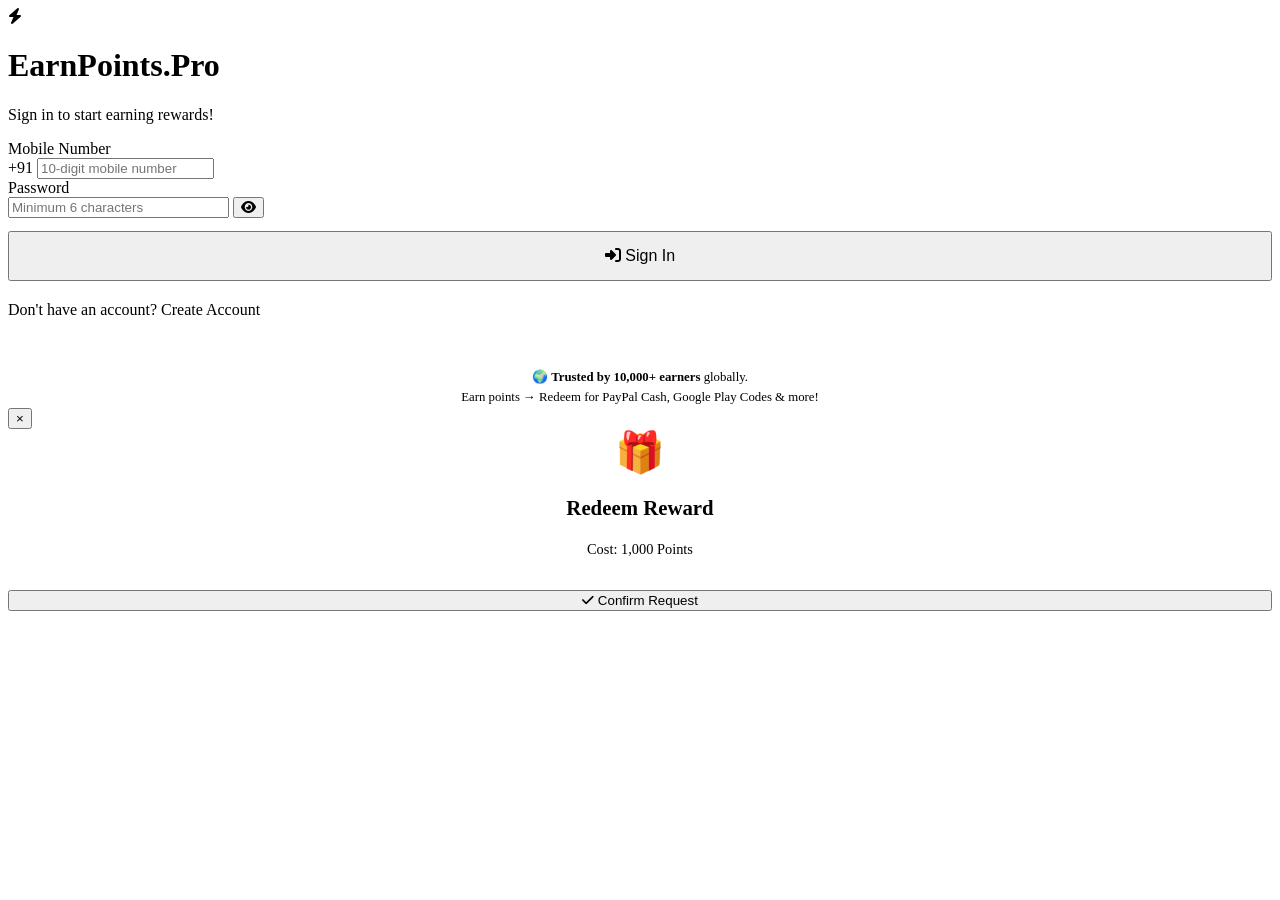
==== index.html @ 6bac528f "Add files via upload" ====
<!DOCTYPE html>
<html lang="en">
<head>
    <meta charset="UTF-8">
    <meta name="viewport" content="width=device-width, initial-scale=1.0">

    <!-- ===== PRIMARY SEO TAGS ===== -->
    <title>EarnPoints Pro – Earn Points & Redeem for Cash, Google Play & PayPal | Free Rewards Site</title>
    <meta name="description" content="EarnPoints Pro is a free online rewards platform where you can earn points by completing simple tasks, surveys, and app installs. Redeem points for Google Play Gift Cards, PayPal Cash, and more. Start earning today!">
    <meta name="keywords" content="earn points, free rewards, google play gift card, paypal cash, free paytm, earn money online, cpa offers, survey rewards, earn gift cards, free gift codes, online earning, rewards site india">
    <meta name="author" content="EarnPoints Pro">
    <meta name="robots" content="index, follow">
    <meta name="theme-color" content="#8b5cf6">
    <link rel="canonical" href="https://earnpoints.pro/">

    <!-- ===== OPEN GRAPH (Social Media) ===== -->
    <meta property="og:type" content="website">
    <meta property="og:url" content="https://earnpoints.pro/">
    <meta property="og:title" content="EarnPoints Pro – Earn Free Rewards Online">
    <meta property="og:description" content="Complete simple tasks, install apps, and earn points redeemable for real cash via PayPal, Google Play Gift Cards, and more. 100% Free. Join thousands of earners!">
    <meta property="og:image" content="https://earnpoints.pro/assets/og-image.jpg">
    <meta property="og:site_name" content="EarnPoints Pro">
    <meta property="og:locale" content="en_IN">

    <!-- ===== TWITTER CARD ===== -->
    <meta name="twitter:card" content="summary_large_image">
    <meta name="twitter:title" content="EarnPoints Pro – Earn Free Rewards Online">
    <meta name="twitter:description" content="Earn Points by completing tasks and surveys. Redeem for PayPal Cash, Google Play Cards, and more!">
    <meta name="twitter:image" content="https://earnpoints.pro/assets/og-image.jpg">

    <!-- ===== STRUCTURED DATA (Google Rich Results) ===== -->
    <script type="application/ld+json">
    {
        "@context": "https://schema.org",
        "@type": "WebSite",
        "name": "EarnPoints Pro",
        "url": "https://earnpoints.pro",
        "description": "Free online rewards platform – earn points by completing tasks and redeem for PayPal, Google Play, and more.",
        "potentialAction": {
            "@type": "RegisterAction",
            "target": "https://earnpoints.pro/#register"
        }
    }
    </script>
    <script type="application/ld+json">
    {
        "@context": "https://schema.org",
        "@type": "Organization",
        "name": "EarnPoints Pro",
        "url": "https://earnpoints.pro",
        "logo": "https://earnpoints.pro/assets/logo.png",
        "sameAs": []
    }
    </script>
    <script type="application/ld+json">
    {
        "@context": "https://schema.org",
        "@type": "FAQPage",
        "mainEntity": [
            {
                "@type": "Question",
                "name": "How do I earn points on EarnPoints Pro?",
                "acceptedAnswer": {
                    "@type": "Answer",
                    "text": "You earn points by completing simple tasks like installing apps, filling surveys, or signing up for services through our CPAlead offers wall."
                }
            },
            {
                "@type": "Question",
                "name": "How much is 10000 points worth?",
                "acceptedAnswer": {
                    "@type": "Answer",
                    "text": "10,000 points can be redeemed for $10 via PayPal, or equivalent Google Play / Amazon Gift Card."
                }
            },
            {
                "@type": "Question",
                "name": "Is EarnPoints Pro free to join?",
                "acceptedAnswer": {
                    "@type": "Answer",
                    "text": "Yes! EarnPoints Pro is completely free to join. Register with your mobile number and start earning points immediately."
                }
            }
        ]
    }
    </script>

    <!-- ===== ASSETS ===== -->
    <link rel="stylesheet" href="https://cdnjs.cloudflare.com/ajax/libs/font-awesome/6.4.0/css/all.min.css">
    <link rel="preconnect" href="https://fonts.googleapis.com">
    <link rel="preconnect" href="https://fonts.gstatic.com" crossorigin>
    <link href="https://fonts.googleapis.com/css2?family=Outfit:wght@300;400;500;600;700;800;900&display=swap" rel="stylesheet">
    <link rel="stylesheet" href="css/style.css">
</head>
<body>

<!-- ========== AUTH PAGE ========== -->
<div id="auth-page" class="auth-page">
    <div class="auth-card glass">
        <div class="auth-logo">
            <div class="logo-icon"><i class="fa-solid fa-bolt"></i></div>
            <h1>Earn<span>Points.Pro</span></h1>
            <p id="auth-subtitle">Sign in to start earning rewards!</p>
        </div>

        <div id="auth-error-box" style="display:none; background:rgba(239,68,68,0.12); border:1px solid rgba(239,68,68,0.3); border-radius:10px; padding:10px 14px; margin-bottom:14px; color:#f87171; font-size:0.88rem; font-weight:500;"></div>

        <form id="auth-form" autocomplete="off">
            <div class="form-group">
                <label for="auth-mobile">Mobile Number</label>
                <div class="input-wrap">
                    <span class="input-prefix">+91</span>
                    <input type="tel" id="auth-mobile" class="form-control input-with-prefix"
                        placeholder="10-digit mobile number" maxlength="10" inputmode="numeric">
                </div>
            </div>

            <div class="form-group" id="email-field" style="display:none;">
                <label for="auth-email">Email Address <span style="color:var(--red);">*</span></label>
                <input type="email" id="auth-email" class="form-control" placeholder="yourname@gmail.com">
            </div>

            <div class="form-group" id="name-field" style="display:none;">
                <label for="auth-name">Your Name</label>
                <input type="text" id="auth-name" class="form-control" placeholder="Enter your full name">
            </div>

            <div class="form-group" id="referral-field" style="display:none;">
                <label for="auth-referral">Referral Code (Optional)</label>
                <input type="text" id="auth-referral" class="form-control" placeholder="10-digit mobile number" maxlength="10" inputmode="numeric">
            </div>

            <div class="form-group">
                <label for="auth-password">Password</label>
                <div class="input-wrap">
                    <input type="password" id="auth-password" class="form-control" placeholder="Minimum 6 characters" style="padding-right:46px;">
                    <button type="button" class="toggle-pw" id="toggle-pw-btn" title="Show/Hide Password">
                        <i class="fa-solid fa-eye" id="pw-icon"></i>
                    </button>
                </div>
            </div>

            <button type="submit" class="btn-primary" id="auth-submit-btn" style="width:100%; justify-content:center; margin-top:0.8rem; font-size:1rem; padding:0.9rem;">
                <i class="fa-solid fa-right-to-bracket"></i> <span id="auth-btn-text">Sign In</span>
            </button>
        </form>

        <div class="auth-switch" style="margin-top:1.2rem;">
            <span id="auth-switch-msg">Don't have an account?</span>
            <a id="auth-toggle"> Create Account</a>
        </div>

        <!-- SEO-friendly description below auth card -->
        <div style="text-align:center; margin-top:1.5rem; padding-top:1.5rem; border-top:1px solid var(--border); font-size:0.8rem; color:var(--muted); line-height:1.6;">
            🌍 <strong style="color:var(--text);">Trusted by 10,000+ earners</strong> globally.<br>
            Earn points → Redeem for PayPal Cash, Google Play Codes & more!
        </div>
    </div>
</div>

<!-- ========== APP WRAPPER (logged in) ========== -->
<div id="app-wrapper" style="display:none;">

    <!-- HEADER -->
    <header>
        <a class="logo" href="#">
            <div class="logo-icon"><i class="fa-solid fa-bolt"></i></div>
            <span class="logo-text">EarnPoints.Pro</span>
        </a>

        <nav class="header-nav" id="header-nav" aria-label="Main navigation">
            <button class="nav-btn active" data-tab="dashboard-tab"><i class="fa-solid fa-house"></i> Dashboard</button>
            <button class="nav-btn" data-tab="earn-tab"><i class="fa-solid fa-coins"></i> Earn Points</button>
            <button class="nav-btn" onclick="location.href='downloads.html'"><i class="fa-solid fa-cloud-arrow-down"></i> Free Files</button>
            <button class="nav-btn" data-tab="refer-tab"><i class="fa-solid fa-user-plus"></i> Refer & Earn</button>
            <button class="nav-btn" data-tab="store-tab"><i class="fa-solid fa-gift"></i> Redeem</button>
            <button class="nav-btn" data-tab="history-tab"><i class="fa-solid fa-clock-rotate-left"></i> History</button>
            <button class="nav-btn admin-btn" id="admin-nav-btn" data-tab="admin-tab" style="display:none;"><i class="fa-solid fa-shield-halved"></i> Admin</button>
        </nav>

        <div class="header-right">
            <div class="points-chip"><i class="fa-solid fa-coins"></i> <span id="pts-display">0</span> pts</div>
            <div class="user-chip"><i class="fa-solid fa-mobile-screen-button"></i> <span id="user-display">---</span></div>
            <button class="btn-logout" id="btn-logout" title="Sign Out" aria-label="Sign out"><i class="fa-solid fa-right-from-bracket"></i></button>
        </div>
    </header>

    <main id="main-content">

        <!-- ===== DASHBOARD TAB ===== -->
        <section id="dashboard-tab" class="tab-content active" aria-label="Dashboard">

            <div class="hero-card glass">
                <div class="hero-body">
                    <div class="hero-text">
                        <h1>Welcome, <span id="hero-name">Earner</span>! 👋</h1>
                        <p>Complete simple tasks and earn Points. Redeem for <strong>PayPal Cash ($)</strong>, Google Play Gift Cards, and more!</p>
                    </div>
                    <div class="claim-box">
                        <button class="btn-primary" id="btn-daily-claim" aria-label="Claim daily bonus">
                            <i class="fa-solid fa-gift"></i> Claim Daily Bonus
                        </button>
                        <div class="claim-timer" id="claim-timer" aria-live="polite">Checking...</div>
                    </div>
                </div>
            </div>

            <!-- Live Stats -->
            <div class="stats-grid">
                <div class="stat-card glass">
                    <div class="stat-icon gold"><i class="fa-solid fa-wallet"></i></div>
                    <div class="stat-info">
                        <h3>My Points</h3>
                        <p><span id="dash-pts">0</span></p>
                    </div>
                </div>
                <div class="stat-card glass">
                    <div class="stat-icon cyan"><i class="fa-solid fa-fire"></i></div>
                    <div class="stat-info">
                        <h3>Daily Streak</h3>
                        <p><span id="dash-streak">0</span> days</p>
                    </div>
                </div>
                <div class="stat-card glass">
                    <div class="stat-icon green"><i class="fa-solid fa-check-double"></i></div>
                    <div class="stat-info">
                        <h3>Tasks Done</h3>
                        <p><span id="dash-tasks">0</span></p>
                    </div>
                </div>
            </div>

            <!-- How to Earn steps -->
            <div class="how-card glass">
                <h2 style="font-size:1.4rem; font-weight:800; margin-bottom:4px;">
                    <i class="fa-solid fa-circle-info" style="color:var(--cyan);"></i> How to Earn Money Online?
                </h2>
                <p style="color:var(--muted); font-size:0.9rem; margin-bottom:1.5rem;">3 simple steps to get real PayPal cash or Google Play codes — completely free!</p>
                <div class="steps-grid">
                    <div class="step-item">
                        <div class="step-num p">1</div>
                        <h4>Click "Earn Points"</h4>
                        <p>Browse available offers — app installs, surveys, sign-ups. Pick any offer that suits you.</p>
                    </div>
                    <div class="step-item">
                        <div class="step-num c">2</div>
                        <h4>Complete the Task</h4>
                        <p>Follow the instructions carefully. Points are credited automatically once the task is verified by CPAlead.</p>
                    </div>
                    <div class="step-item">
                        <div class="step-num g">3</div>
                        <h4>Redeem for Real Cash!</h4>
                        <p>10,000 Points = $10 via PayPal or Google Play Gift Card. Request instantly from our Redeem Store.</p>
                    </div>
                </div>
            </div>

            <!-- Why Us / Trust Signals -->
            <div class="glass" style="padding:2rem; margin-top:2rem;">
                <h2 style="font-size:1.3rem; font-weight:800; margin-bottom:1.5rem; text-align:center;">Why Choose EarnPoints Pro?</h2>
                <div style="display:grid; grid-template-columns:repeat(auto-fit, minmax(200px,1fr)); gap:1.5rem; text-align:center;">
                    <div>
                        <div style="font-size:2rem; margin-bottom:8px;">⚡</div>
                        <h4 style="font-weight:700; margin-bottom:6px;">Instant Verification</h4>
                        <p style="color:var(--muted); font-size:0.85rem;">Tasks verified in real-time by CPAlead network</p>
                    </div>
                    <div>
                        <div style="font-size:2rem; margin-bottom:8px;">🌍</div>
                        <h4 style="font-weight:700; margin-bottom:6px;">Global Payouts</h4>
                        <p style="color:var(--muted); font-size:0.85rem;">Receive payments via PayPal, worldwide</p>
                    </div>
                    <div>
                        <div style="font-size:2rem; margin-bottom:8px;">🔒</div>
                        <h4 style="font-weight:700; margin-bottom:6px;">100% Secure</h4>
                        <p style="color:var(--muted); font-size:0.85rem;">Your data is safe and never shared with third parties</p>
                    </div>
                    <div>
                        <div style="font-size:2rem; margin-bottom:8px;">🎯</div>
                        <h4 style="font-weight:700; margin-bottom:6px;">Daily Bonuses</h4>
                        <p style="color:var(--muted); font-size:0.85rem;">Log in every day to claim increasing bonus points</p>
                    </div>
                </div>
            </div>

        </section>

        <!-- ===== EARN POINTS TAB ===== -->
        <section id="earn-tab" class="tab-content" aria-label="Earn Points Offerwall">
            <div class="ow-card glass">
                <div class="ow-header">
                    <div>
                        <h2>CPAlead Offers Wall</h2>
                        <p>Complete any task below to earn points. Do <strong>NOT</strong> use VPN, fake completions, or proxy — account will be permanently banned.</p>
                    </div>
                    <div class="live-dot">LIVE</div>
                </div>
                <div class="ow-frame">
                    <iframe
                        sandbox="allow-popups allow-same-origin allow-scripts allow-forms allow-top-navigation-by-user-activation allow-popups-to-escape-sandbox"
                        referrerpolicy="no-referrer"
                        src="https://www.akamaicdn.org/wall/I6WZhaJA"
                        title="CPAlead Offer Wall – Earn Points"
                        id="offerwall-iframe">
                    </iframe>
                </div>
            </div>
        </section>

        <!-- ===== REDEEM STORE TAB ===== -->
        <section id="store-tab" class="tab-content" aria-label="Redeem Store">
            <h2 class="section-title">Redeem Store</h2>
            <p class="section-sub">10,000 Points = $10 USD or equivalent. Delivered within 24–48 hours after admin approval.</p>

            <!-- Rate info banner -->
            <div class="glass" style="padding:1rem 1.5rem; margin-bottom:2rem; display:flex; align-items:center; gap:12px; border-left:3px solid var(--gold);">
                <i class="fa-solid fa-circle-info" style="color:var(--gold); font-size:1.2rem; flex-shrink:0;"></i>
                <span style="font-size:0.9rem; color:var(--muted);">
                    <strong style="color:var(--text);">Conversion Rate:</strong> 10,000 Points = $10 USD = ₹830 approx.
                    Earn points from tasks, daily check-ins, and referrals!
                </span>
            </div>

            <!-- USD PAYMENTS SECTION -->
            <h3 style="font-size:1.1rem; font-weight:700; margin-bottom:1rem; color:var(--muted); text-transform:uppercase; letter-spacing:1px;">
                <i class="fa-solid fa-dollar-sign" style="color:var(--green);"></i> USD / Dollar Payouts
            </h3>
            <div class="store-grid" style="margin-bottom:2.5rem;">

                <!-- PayPal $10 -->
                <div class="reward-card glass">
                    <div class="reward-brand">
                        <div class="brand-logo" style="background:linear-gradient(135deg,#003087,#009cde); color:#fff;">
                            <i class="fa-brands fa-paypal"></i>
                        </div>
                        <div class="brand-name">
                            <h4>PayPal Cash $10</h4>
                            <p>Sent to your PayPal email</p>
                        </div>
                    </div>
                    <div class="reward-footer">
                        <div class="pts-cost"><i class="fa-solid fa-coins"></i> 10,000 pts</div>
                        <button class="btn-primary btn-redeem" data-reward="PayPal Cash $10" data-cost="10000" data-type="paypal">Redeem</button>
                    </div>
                </div>

                <!-- PayPal $25 -->
                <div class="reward-card glass">
                    <div class="reward-brand">
                        <div class="brand-logo" style="background:linear-gradient(135deg,#003087,#009cde); color:#fff;">
                            <i class="fa-brands fa-paypal"></i>
                        </div>
                        <div class="brand-name">
                            <h4>PayPal Cash $25</h4>
                            <p>Sent to your PayPal email</p>
                        </div>
                    </div>
                    <div class="reward-footer">
                        <div class="pts-cost"><i class="fa-solid fa-coins"></i> 25,000 pts</div>
                        <button class="btn-primary btn-redeem" data-reward="PayPal Cash $25" data-cost="25000" data-type="paypal">Redeem</button>
                    </div>
                </div>

                <!-- PayPal $50 -->
                <div class="reward-card glass">
                    <div class="reward-brand">
                        <div class="brand-logo" style="background:linear-gradient(135deg,#003087,#009cde); color:#fff;">
                            <i class="fa-brands fa-paypal"></i>
                        </div>
                        <div class="brand-name">
                            <h4>PayPal Cash $50</h4>
                            <p>Sent to your PayPal email</p>
                        </div>
                    </div>
                    <div class="reward-footer">
                        <div class="pts-cost"><i class="fa-solid fa-coins"></i> 50,000 pts</div>
                        <button class="btn-primary btn-redeem" data-reward="PayPal Cash $50" data-cost="50000" data-type="paypal">Redeem</button>
                    </div>
                </div>

                <!-- Wise $10 -->
                <div class="reward-card glass">
                    <div class="reward-brand">
                        <div class="brand-logo" style="background:linear-gradient(135deg,#163300,#48c85b); color:#fff;">
                            <i class="fa-solid fa-money-bill-transfer"></i>
                        </div>
                        <div class="brand-name">
                            <h4>Wise Transfer $10</h4>
                            <p>International bank transfer</p>
                        </div>
                    </div>
                    <div class="reward-footer">
                        <div class="pts-cost"><i class="fa-solid fa-coins"></i> 10,000 pts</div>
                        <button class="btn-primary btn-redeem" data-reward="Wise Transfer $10" data-cost="10000" data-type="wise">Redeem</button>
                    </div>
                </div>

            </div>

            <!-- INDIA / GIFT CARDS SECTION -->
            <h3 style="font-size:1.1rem; font-weight:700; margin-bottom:1rem; color:var(--muted); text-transform:uppercase; letter-spacing:1px;">
                <i class="fa-brands fa-google-play" style="color:var(--cyan);"></i> Google Play Gift Codes
            </h3>
            <div class="store-grid">
                <div class="reward-card glass">
                    <div class="reward-brand">
                        <div class="brand-logo gplay"><i class="fa-brands fa-google-play"></i></div>
                        <div class="brand-name"><h4>Google Play ₹10</h4><p>Gift Code via Email</p></div>
                    </div>
                    <div class="reward-footer">
                        <div class="pts-cost"><i class="fa-solid fa-coins"></i> 1,000 pts</div>
                        <button class="btn-primary btn-redeem" data-reward="Google Play Gift Code ₹10" data-cost="1000" data-type="email">Redeem</button>
                    </div>
                </div>
                <div class="reward-card glass">
                    <div class="reward-brand">
                        <div class="brand-logo gplay"><i class="fa-brands fa-google-play"></i></div>
                        <div class="brand-name"><h4>Google Play ₹50</h4><p>Gift Code via Email</p></div>
                    </div>
                    <div class="reward-footer">
                        <div class="pts-cost"><i class="fa-solid fa-coins"></i> 5,000 pts</div>
                        <button class="btn-primary btn-redeem" data-reward="Google Play Gift Code ₹50" data-cost="5000" data-type="email">Redeem</button>
                    </div>
                </div>
                <div class="reward-card glass">
                    <div class="reward-brand">
                        <div class="brand-logo gplay"><i class="fa-brands fa-google-play"></i></div>
                        <div class="brand-name"><h4>Google Play ₹100</h4><p>Gift Code via Email</p></div>
                    </div>
                    <div class="reward-footer">
                        <div class="pts-cost"><i class="fa-solid fa-coins"></i> 10,000 pts</div>
                        <button class="btn-primary btn-redeem" data-reward="Google Play Gift Code ₹100" data-cost="10000" data-type="email">Redeem</button>
                    </div>
                </div>
            </div>

        </section>

        <!-- ===== REFER & EARN TAB ===== -->
        <section id="refer-tab" class="tab-content" aria-label="Refer & Earn">
            <h2 class="section-title">Refer & Earn Program</h2>
            <p class="section-sub">Invite your friends to EarnPoints Pro and earn massive points together!</p>

            <div class="stats-grid" style="margin-bottom: 2rem;">
                <div class="stat-card glass">
                    <div class="stat-icon cyan"><i class="fa-solid fa-users"></i></div>
                    <div class="stat-info">
                        <h3>Referred Friends</h3>
                        <p><span id="ref-count">0</span></p>
                    </div>
                </div>
                <div class="stat-card glass">
                    <div class="stat-icon gold"><i class="fa-solid fa-coins"></i></div>
                    <div class="stat-info">
                        <h3>Points Earned</h3>
                        <p><span id="ref-points">0</span> pts</p>
                    </div>
                </div>
            </div>

            <div class="glass" style="padding: 2.5rem; margin-bottom: 2rem;">
                <h3 style="font-size: 1.3rem; font-weight: 800; margin-bottom: 0.5rem; text-align: center;">Your Referral Link</h3>
                <p style="color: var(--muted); font-size: 0.9rem; text-align: center; margin-bottom: 1.5rem;">
                    Share this unique link with your friends. When they create an account, you will instantly get <strong style="color: var(--green);">+50 points</strong>!
                </p>

                <!-- Copy Link Input & Button -->
                <div style="display: flex; gap: 10px; max-width: 600px; margin: 0 auto 1.5rem auto;">
                    <input type="text" id="referral-link-input" class="form-control" readonly style="font-size: 0.9rem; font-family: monospace; letter-spacing: 0.5px;" value="">
                    <button class="btn-primary" id="btn-copy-link" style="flex-shrink: 0; min-width: 120px; justify-content: center;" aria-label="Copy referral link">
                        <i class="fa-solid fa-copy"></i> Copy Link
                    </button>
                </div>

                <!-- Social Share Links -->
                <div style="display: flex; justify-content: center; gap: 12px; flex-wrap: wrap;">
                    <a id="share-wa" target="_blank" class="btn-primary" style="background: #25d366; box-shadow: 0 0 15px rgba(37,211,102,0.2); text-decoration: none; display: inline-flex;" aria-label="Share on WhatsApp">
                        <i class="fa-brands fa-whatsapp"></i> Share on WhatsApp
                    </a>
                    <a id="share-tg" target="_blank" class="btn-primary" style="background: #0088cc; box-shadow: 0 0 15px rgba(0,136,204,0.2); text-decoration: none; display: inline-flex;" aria-label="Share on Telegram">
                        <i class="fa-brands fa-telegram"></i> Telegram
                    </a>
                </div>
            </div>

            <!-- List of Referred Users -->
            <div class="history-wrap glass">
                <h3 style="font-size: 1.1rem; font-weight: 700; padding: 1.25rem 1.5rem; border-bottom: 1px solid var(--border); display: flex; align-items: center; gap: 8px;">
                    <i class="fa-solid fa-user-check" style="color: var(--cyan);"></i> Referred Friends List
                </h3>
                <table>
                    <thead>
                        <tr>
                            <th>Mobile Number</th>
                            <th>Name</th>
                            <th>Date Joined</th>
                            <th>Status</th>
                        </tr>
                    </thead>
                    <tbody id="referral-tbody">
                        <tr><td colspan="4" style="text-align: center; color: var(--muted); padding: 2rem;">No referrals yet. Share your link to start earning!</td></tr>
                    </tbody>
                </table>
            </div>
        </section>

        <!-- ===== HISTORY TAB ===== -->
        <section id="history-tab" class="tab-content" aria-label="Transaction History">
            <h2 class="section-title">Transaction History</h2>
            <p class="section-sub">Track all your earned points and redemption requests here.</p>
            <div class="history-wrap glass">
                <table>
                    <thead>
                        <tr>
                            <th>Date</th>
                            <th>Description</th>
                            <th>Points</th>
                            <th>Status</th>
                        </tr>
                    </thead>
                    <tbody id="history-tbody">
                        <tr><td colspan="4" style="text-align:center; color:var(--muted); padding:2rem;">No transactions yet. Start earning!</td></tr>
                    </tbody>
                </table>
            </div>
        </section>

        <!-- ===== ADMIN TAB ===== -->
        <section id="admin-tab" class="tab-content" aria-label="Admin Panel">
            <div class="admin-panel glass">
                <div class="admin-top">
                    <div>
                        <h2>Admin Control Center</h2>
                        <p>Manage users, adjust balances, and process PayPal / Google Play redemption requests.</p>
                    </div>
                    <div class="admin-tabs">
                        <button class="admin-tab active" data-sec="sec-users">
                            <i class="fa-solid fa-users"></i> Users <span id="admin-user-count">(0)</span>
                        </button>
                        <button class="admin-tab" data-sec="sec-requests">
                            <i class="fa-solid fa-receipt"></i> Requests <span id="admin-req-count">(0)</span>
                        </button>
                    </div>
                </div>

                <div id="sec-users" class="admin-section active">
                    <div style="overflow-x:auto;">
                        <table>
                            <thead>
                                <tr>
                                    <th>Mobile</th>
                                    <th>Name</th>
                                    <th>Email</th>
                                    <th>Points</th>
                                    <th>Referrals</th>
                                    <th>Actions</th>
                                </tr>
                            </thead>
                            <tbody id="admin-users-tbody"></tbody>
                        </table>
                    </div>
                </div>

                <div id="sec-requests" class="admin-section">
                    <div style="overflow-x:auto;">
                        <table>
                            <thead>
                                <tr>
                                    <th>Date</th>
                                    <th>Mobile</th>
                                    <th>Payment Info</th>
                                    <th>Item</th>
                                    <th>Pts</th>
                                    <th>Status</th>
                                    <th>Actions</th>
                                </tr>
                            </thead>
                            <tbody id="admin-req-tbody"></tbody>
                        </table>
                    </div>
                </div>
            </div>
        </section>

    </main>

    <!-- FAQ Section for SEO -->
    <div class="glass" style="max-width:1200px; margin:2rem auto; padding:2rem 2.5rem;">
        <h2 style="font-size:1.4rem; font-weight:800; margin-bottom:1.5rem;">Frequently Asked Questions</h2>
        <div style="display:grid; gap:1rem;">
            <details style="border-bottom:1px solid var(--border); padding-bottom:1rem;">
                <summary style="cursor:pointer; font-weight:700; font-size:1rem; list-style:none; display:flex; justify-content:space-between;">
                    How do I earn points? <i class="fa-solid fa-chevron-down" style="color:var(--muted);"></i>
                </summary>
                <p style="color:var(--muted); margin-top:0.75rem; font-size:0.9rem; line-height:1.6;">
                    Visit the "Earn Points" tab and complete tasks from our CPAlead Offers Wall — install apps, fill surveys, or sign up for services. Each completed task credits points to your account instantly.
                </p>
            </details>
            <details style="border-bottom:1px solid var(--border); padding-bottom:1rem;">
                <summary style="cursor:pointer; font-weight:700; font-size:1rem; list-style:none; display:flex; justify-content:space-between;">
                    How much is 10,000 points worth? <i class="fa-solid fa-chevron-down" style="color:var(--muted);"></i>
                </summary>
                <p style="color:var(--muted); margin-top:0.75rem; font-size:0.9rem; line-height:1.6;">
                    10,000 points = $10 USD. You can redeem via PayPal cash transfer, Wise bank transfer, or get equivalent Google Play Gift Codes (₹830 approx).
                </p>
            </details>
            <details style="border-bottom:1px solid var(--border); padding-bottom:1rem;">
                <summary style="cursor:pointer; font-weight:700; font-size:1rem; list-style:none; display:flex; justify-content:space-between;">
                    How long does it take to receive payment? <i class="fa-solid fa-chevron-down" style="color:var(--muted);"></i>
                </summary>
                <p style="color:var(--muted); margin-top:0.75rem; font-size:0.9rem; line-height:1.6;">
                    Redemption requests are processed within 24–48 hours after admin approval. PayPal transfers typically arrive instantly once sent.
                </p>
            </details>
            <details style="padding-bottom:0.5rem;">
                <summary style="cursor:pointer; font-weight:700; font-size:1rem; list-style:none; display:flex; justify-content:space-between;">
                    Is this website free and safe? <i class="fa-solid fa-chevron-down" style="color:var(--muted);"></i>
                </summary>
                <p style="color:var(--muted); margin-top:0.75rem; font-size:0.9rem; line-height:1.6;">
                    Yes! EarnPoints Pro is completely free to join. We partner with CPAlead, a trusted CPA network. Your mobile number and email are stored securely and never shared with third parties.
                </p>
            </details>
        </div>
    </div>

    <footer>
        <p style="margin-bottom:6px;">&copy; 2026 <strong>EarnPoints.Pro</strong> — All Rights Reserved</p>
        <p style="margin-bottom:8px; font-size:0.8rem;">Powered by <a href="https://www.cpalead.com" target="_blank" rel="nofollow">CPAlead Publisher Network</a></p>
        <p style="font-size:0.78rem;">Earn points by completing tasks &amp; surveys. Redeem for PayPal Cash, Google Play Gift Cards &amp; more. Free to join!</p>
    </footer>
</div>

<!-- REDEEM MODAL -->
<div class="modal-overlay" id="redeem-modal" role="dialog" aria-modal="true" aria-labelledby="modal-title">
    <div class="modal-box glass">
        <button class="modal-close" id="modal-close-btn" aria-label="Close modal">&times;</button>
        <div style="text-align:center; margin-bottom:1.5rem;">
            <div style="font-size:2.5rem; margin-bottom:8px;" id="modal-icon">🎁</div>
            <h3 id="modal-title" style="font-size:1.3rem; font-weight:800;">Redeem Reward</h3>
            <p id="modal-cost" style="color:var(--muted); font-size:0.9rem; margin-top:4px;">Cost: 1,000 Points</p>
        </div>
        <form id="redeem-form">
            <div class="form-group" id="redeem-paypal-group" style="display:none;">
                <label for="redeem-paypal">PayPal Email Address:</label>
                <input type="email" id="redeem-paypal" class="form-control" placeholder="your@paypal.com">
            </div>
            <div class="form-group" id="redeem-wise-group" style="display:none;">
                <label for="redeem-wise">Wise Email / Account:</label>
                <input type="email" id="redeem-wise" class="form-control" placeholder="your@wise.com">
            </div>
            <div class="form-group" id="redeem-email-group" style="display:none;">
                <label for="redeem-email">Email for Gift Code Delivery:</label>
                <input type="email" id="redeem-email" class="form-control" placeholder="yourname@gmail.com">
            </div>
            <button type="submit" class="btn-primary" style="width:100%; justify-content:center; margin-top:0.5rem;">
                <i class="fa-solid fa-check"></i> Confirm Request
            </button>
        </form>
    </div>
</div>

<script src="js/cloudinary.js"></script>
<script src="js/app.js"></script>
</body>
</html>
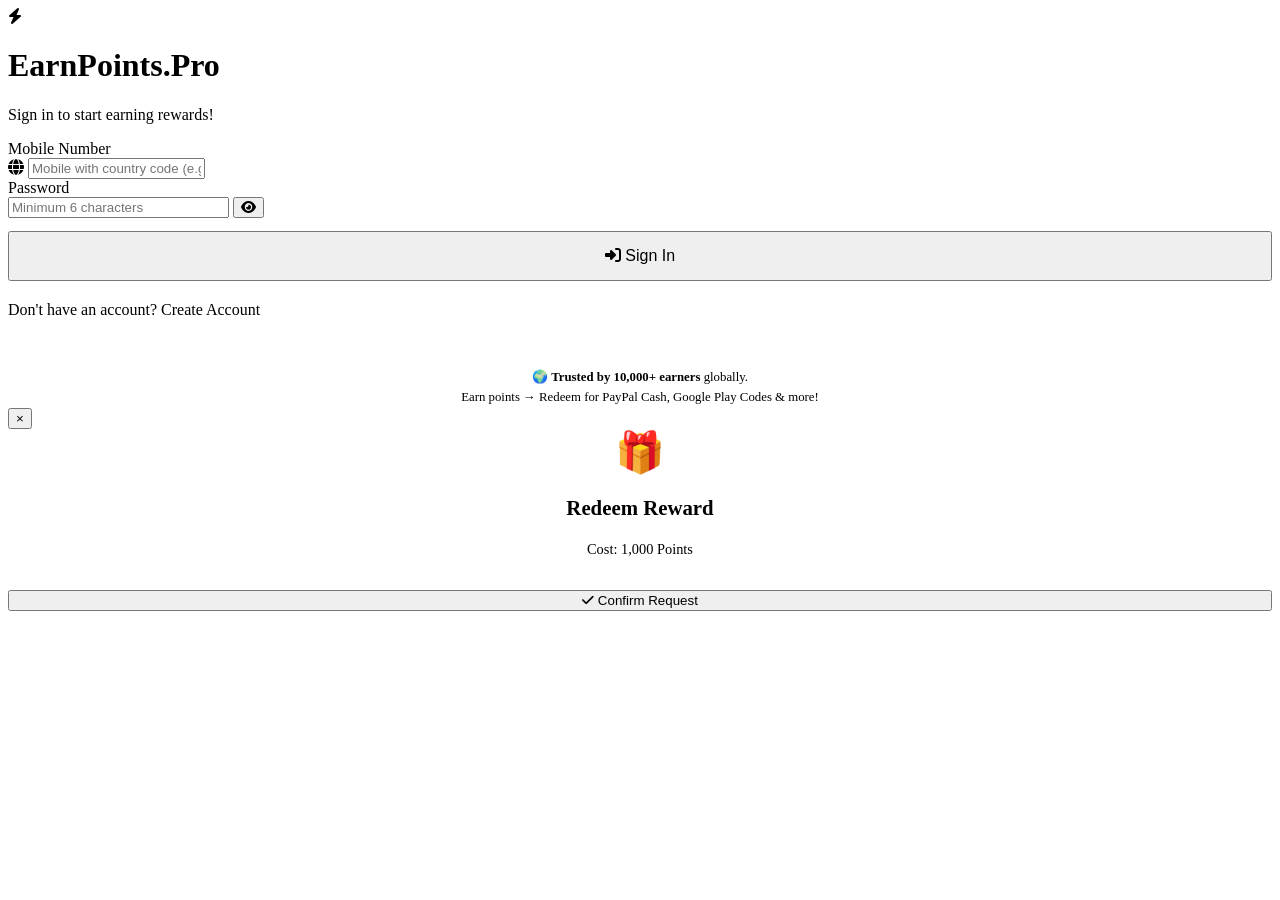
==== commit d658af7b: "Add files via upload" ====
--- a/index.html
+++ b/index.html
@@ -109,9 +109,9 @@
             <div class="form-group">
                 <label for="auth-mobile">Mobile Number</label>
                 <div class="input-wrap">
-                    <span class="input-prefix">+91</span>
+                    <span class="input-prefix"><i class="fa-solid fa-globe"></i></span>
                     <input type="tel" id="auth-mobile" class="form-control input-with-prefix"
-                        placeholder="10-digit mobile number" maxlength="10" inputmode="numeric">
+                        placeholder="Mobile with country code (e.g. 1779200700)" maxlength="15" inputmode="numeric">
                 </div>
             </div>
 
@@ -127,7 +127,7 @@
 
             <div class="form-group" id="referral-field" style="display:none;">
                 <label for="auth-referral">Referral Code (Optional)</label>
-                <input type="text" id="auth-referral" class="form-control" placeholder="10-digit mobile number" maxlength="10" inputmode="numeric">
+                <input type="text" id="auth-referral" class="form-control" placeholder="Referrer's mobile number" maxlength="15" inputmode="numeric">
             </div>
 
             <div class="form-group">
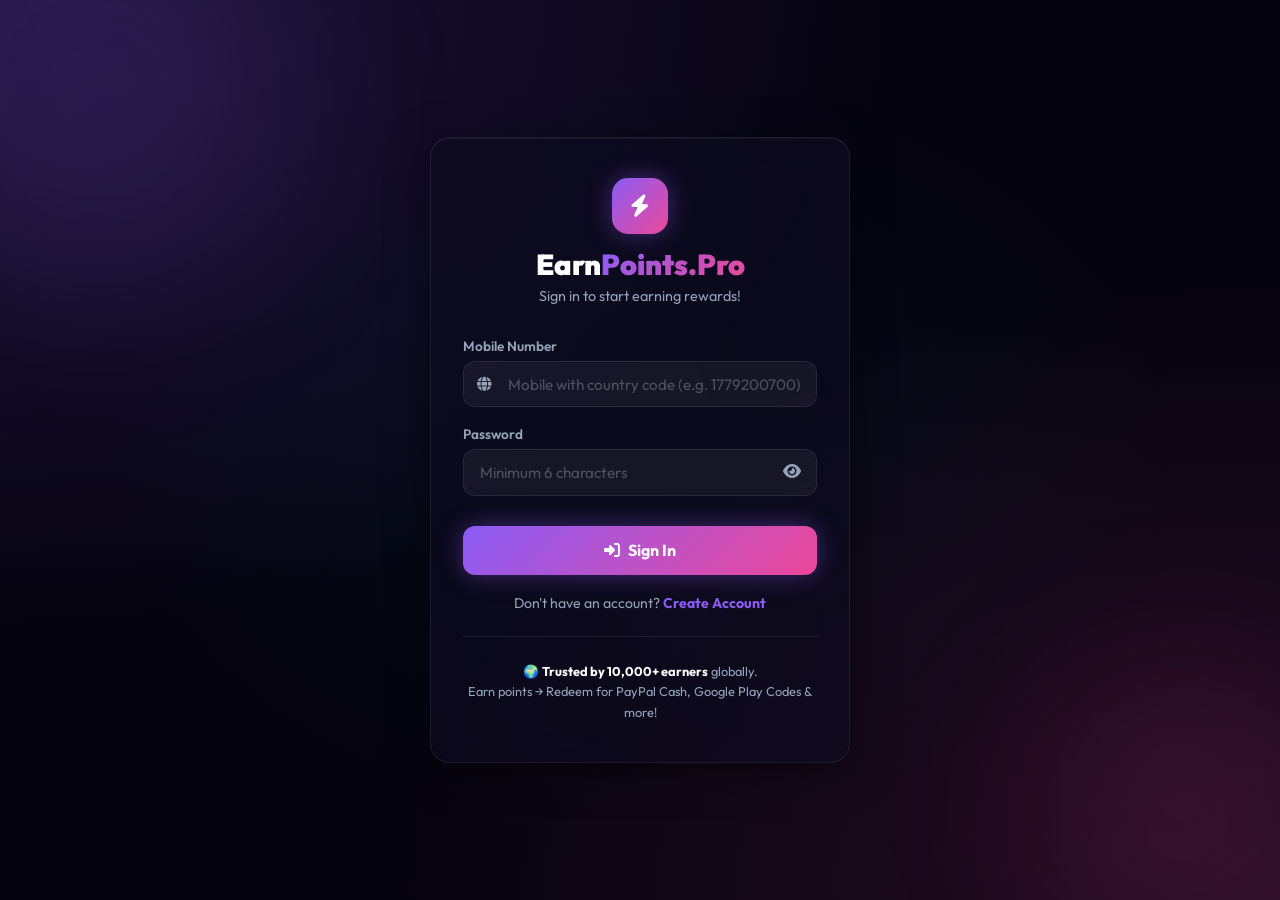
==== commit f094d983: "Add files via upload" ====
--- a/index.html
+++ b/index.html
@@ -436,9 +436,18 @@
         </section>
 
         <!-- ===== REFER & EARN TAB ===== -->
-        <section id="refer-tab" class="tab-content" aria-label="Refer & Earn">
-            <h2 class="section-title">Refer & Earn Program</h2>
-            <p class="section-sub">Invite your friends to EarnPoints Pro and earn massive points together!</p>
+        <section id="refer-tab" class="tab-content" aria-label="Refer &amp; Earn">
+            <h2 class="section-title">Refer &amp; Earn Program</h2>
+            <p class="section-sub">Invite friends and unlock tiered rewards — more referrals, bigger bonuses!</p>
+
+            <!-- Tier System Banner -->
+            <div class="glass" style="padding:1.25rem 1.5rem; margin-bottom:2rem; display:flex; align-items:center; gap:14px; border-left:4px solid var(--gold); flex-wrap:wrap;">
+                <i class="fa-solid fa-layer-group" style="color:var(--gold); font-size:1.4rem; flex-shrink:0;"></i>
+                <div style="flex:1; min-width:220px;">
+                    <strong style="font-size:0.95rem;">🥉 Tier 1 (1–5 refs): +50 pts &nbsp;&nbsp; 🥈 Tier 2 (6–10 refs): +75 pts &nbsp;&nbsp; 🥇 Tier 3 (11+ refs): +100 pts</strong>
+                    <div style="margin-top:5px; font-size:0.85rem; color:var(--cyan);" id="ref-tier-msg">Loading...</div>
+                </div>
+            </div>
 
             <div class="stats-grid" style="margin-bottom: 2rem;">
                 <div class="stat-card glass">
@@ -460,7 +469,7 @@
             <div class="glass" style="padding: 2.5rem; margin-bottom: 2rem;">
                 <h3 style="font-size: 1.3rem; font-weight: 800; margin-bottom: 0.5rem; text-align: center;">Your Referral Link</h3>
                 <p style="color: var(--muted); font-size: 0.9rem; text-align: center; margin-bottom: 1.5rem;">
-                    Share this unique link with your friends. When they create an account, you will instantly get <strong style="color: var(--green);">+50 points</strong>!
+                    Share this link with friends. They get <strong style="color:var(--cyan);">+25 Welcome Bonus</strong> &amp; you earn <strong style="color: var(--green);">+50 to +100 pts</strong> per referral!
                 </p>
 
                 <!-- Copy Link Input & Button -->
@@ -471,21 +480,33 @@
                     </button>
                 </div>
 
-                <!-- Social Share Links -->
-                <div style="display: flex; justify-content: center; gap: 12px; flex-wrap: wrap;">
-                    <a id="share-wa" target="_blank" class="btn-primary" style="background: #25d366; box-shadow: 0 0 15px rgba(37,211,102,0.2); text-decoration: none; display: inline-flex;" aria-label="Share on WhatsApp">
-                        <i class="fa-brands fa-whatsapp"></i> Share on WhatsApp
-                    </a>
-                    <a id="share-tg" target="_blank" class="btn-primary" style="background: #0088cc; box-shadow: 0 0 15px rgba(0,136,204,0.2); text-decoration: none; display: inline-flex;" aria-label="Share on Telegram">
-                        <i class="fa-brands fa-telegram"></i> Telegram
-                    </a>
-                </div>
-            </div>
-
-            <!-- List of Referred Users -->
-            <div class="history-wrap glass">
+                <!-- QR Code + Social Share side by side -->
+                <div style="display:flex; align-items:center; justify-content:center; gap:2rem; flex-wrap:wrap;">
+                    <!-- QR Code -->
+                    <div style="text-align:center;">
+                        <p style="font-size:0.78rem; color:var(--muted); margin-bottom:8px; text-transform:uppercase; letter-spacing:1px;">📷 Scan QR Code</p>
+                        <div style="background:var(--bg-card); border:2px solid var(--border); border-radius:16px; padding:10px; display:inline-block;">
+                            <img id="ref-qr-img" src="" alt="Referral QR Code" style="width:150px; height:150px; border-radius:8px; display:block;">
+                        </div>
+                        <p style="font-size:0.72rem; color:var(--muted); margin-top:6px;">For Instagram &amp; WhatsApp Status</p>
+                    </div>
+
+                    <!-- Social Share Links -->
+                    <div style="display:flex; flex-direction:column; gap:12px; align-items:center;">
+                        <a id="share-wa" target="_blank" class="btn-primary" style="background:#25d366; box-shadow:0 0 15px rgba(37,211,102,0.2); text-decoration:none; display:inline-flex; min-width:200px; justify-content:center;" aria-label="Share on WhatsApp">
+                            <i class="fa-brands fa-whatsapp"></i> Share on WhatsApp
+                        </a>
+                        <a id="share-tg" target="_blank" class="btn-primary" style="background:#0088cc; box-shadow:0 0 15px rgba(0,136,204,0.2); text-decoration:none; display:inline-flex; min-width:200px; justify-content:center;" aria-label="Share on Telegram">
+                            <i class="fa-brands fa-telegram"></i> Share on Telegram
+                        </a>
+                    </div>
+                </div>
+            </div>
+
+            <!-- My Referred Users List -->
+            <div class="history-wrap glass" style="margin-bottom:2rem;">
                 <h3 style="font-size: 1.1rem; font-weight: 700; padding: 1.25rem 1.5rem; border-bottom: 1px solid var(--border); display: flex; align-items: center; gap: 8px;">
-                    <i class="fa-solid fa-user-check" style="color: var(--cyan);"></i> Referred Friends List
+                    <i class="fa-solid fa-user-check" style="color: var(--cyan);"></i> My Referred Friends
                 </h3>
                 <table>
                     <thead>
@@ -498,6 +519,26 @@
                     </thead>
                     <tbody id="referral-tbody">
                         <tr><td colspan="4" style="text-align: center; color: var(--muted); padding: 2rem;">No referrals yet. Share your link to start earning!</td></tr>
+                    </tbody>
+                </table>
+            </div>
+
+            <!-- 🏆 Global Leaderboard -->
+            <div class="history-wrap glass">
+                <h3 style="font-size: 1.1rem; font-weight: 700; padding: 1.25rem 1.5rem; border-bottom: 1px solid var(--border); display: flex; align-items: center; gap: 8px;">
+                    <i class="fa-solid fa-trophy" style="color: var(--gold);"></i> Top Referrers — Global Leaderboard
+                </h3>
+                <table>
+                    <thead>
+                        <tr>
+                            <th style="text-align:center;width:50px;">Rank</th>
+                            <th>Name</th>
+                            <th>Referrals</th>
+                            <th>Tier</th>
+                        </tr>
+                    </thead>
+                    <tbody id="leaderboard-tbody">
+                        <tr><td colspan="4" style="text-align:center;color:var(--muted);padding:2rem;">Loading leaderboard...</td></tr>
                     </tbody>
                 </table>
             </div>
@@ -658,6 +699,7 @@
     </div>
 </div>
 
+<script src="https://cdn.jsdelivr.net/npm/@supabase/supabase-js@2"></script>
 <script src="js/cloudinary.js"></script>
 <script src="js/app.js"></script>
 </body>
--- a/css/style.css
+++ b/css/style.css
@@ -0,0 +1,629 @@
+@import url('https://fonts.googleapis.com/css2?family=Outfit:wght@300;400;500;600;700;800;900&display=swap');
+
+:root {
+    --bg: #05030f;
+    --card: rgba(14, 10, 30, 0.7);
+    --border: rgba(255, 255, 255, 0.08);
+    --purple: #8b5cf6;
+    --pink: #ec4899;
+    --cyan: #06b6d4;
+    --green: #10b981;
+    --gold: #f59e0b;
+    --red: #ef4444;
+    --text: #ffffff;
+    --muted: #94a3b8;
+    --grad1: linear-gradient(135deg, #8b5cf6, #ec4899);
+    --grad2: linear-gradient(135deg, #06b6d4, #8b5cf6);
+    --grad3: linear-gradient(135deg, #10b981, #06b6d4);
+    --glow-purple: 0 0 25px rgba(139, 92, 246, 0.4);
+    --glow-pink: 0 0 25px rgba(236, 72, 153, 0.4);
+    --glow-cyan: 0 0 25px rgba(6, 182, 212, 0.3);
+}
+
+* { margin: 0; padding: 0; box-sizing: border-box; }
+
+html { scroll-behavior: smooth; }
+
+body {
+    font-family: 'Outfit', sans-serif;
+    background: var(--bg);
+    background-image:
+        radial-gradient(ellipse at 0% 0%, rgba(139,92,246,0.2) 0%, transparent 50%),
+        radial-gradient(ellipse at 100% 100%, rgba(236,72,153,0.15) 0%, transparent 50%),
+        radial-gradient(ellipse at 50% 50%, rgba(6,182,212,0.05) 0%, transparent 60%);
+    background-attachment: fixed;
+    color: var(--text);
+    min-height: 100vh;
+    overflow-x: hidden;
+}
+
+/* Animated background orbs */
+body::before, body::after {
+    content: '';
+    position: fixed;
+    border-radius: 50%;
+    filter: blur(80px);
+    z-index: -1;
+    animation: orbFloat 8s ease-in-out infinite;
+}
+body::before {
+    width: 400px; height: 400px;
+    background: rgba(139,92,246,0.12);
+    top: -100px; left: -100px;
+}
+body::after {
+    width: 300px; height: 300px;
+    background: rgba(236,72,153,0.1);
+    bottom: -50px; right: -50px;
+    animation-delay: -4s;
+}
+
+/* Glass utility */
+.glass {
+    background: var(--card);
+    border: 1px solid var(--border);
+    backdrop-filter: blur(20px);
+    -webkit-backdrop-filter: blur(20px);
+    border-radius: 20px;
+    box-shadow: 0 8px 40px rgba(0,0,0,0.5), inset 0 1px 0 rgba(255,255,255,0.05);
+}
+
+/* ===================== HEADER ===================== */
+header {
+    position: sticky; top: 0; z-index: 200;
+    background: rgba(5,3,15,0.85);
+    backdrop-filter: blur(20px);
+    border-bottom: 1px solid var(--border);
+    padding: 0.9rem 2rem;
+    display: flex;
+    justify-content: space-between;
+    align-items: center;
+    gap: 15px;
+}
+
+.logo {
+    display: flex;
+    align-items: center;
+    gap: 10px;
+    text-decoration: none;
+}
+.logo-icon {
+    width: 38px; height: 38px;
+    border-radius: 10px;
+    background: var(--grad1);
+    display: flex; align-items: center; justify-content: center;
+    font-size: 1.1rem; color: #fff;
+    box-shadow: var(--glow-purple);
+}
+.logo-text {
+    font-size: 1.3rem; font-weight: 800;
+    background: var(--grad1);
+    -webkit-background-clip: text;
+    -webkit-text-fill-color: transparent;
+}
+
+.header-nav {
+    display: flex;
+    gap: 4px;
+    flex-wrap: wrap;
+}
+
+.nav-btn {
+    background: transparent;
+    border: none;
+    color: var(--muted);
+    padding: 0.5rem 1rem;
+    border-radius: 10px;
+    cursor: pointer;
+    font-family: 'Outfit', sans-serif;
+    font-weight: 500;
+    font-size: 0.88rem;
+    display: flex; align-items: center; gap: 6px;
+    transition: all 0.25s;
+    white-space: nowrap;
+}
+.nav-btn:hover { color: #fff; background: rgba(255,255,255,0.06); }
+.nav-btn.active {
+    color: #fff;
+    background: var(--grad1);
+    box-shadow: var(--glow-purple);
+}
+.nav-btn.admin-btn {
+    background: rgba(6,182,212,0.1);
+    border: 1px solid rgba(6,182,212,0.3);
+    color: var(--cyan);
+}
+
+.header-right {
+    display: flex;
+    align-items: center;
+    gap: 10px;
+}
+
+.points-chip {
+    display: flex; align-items: center; gap: 6px;
+    padding: 0.45rem 0.9rem;
+    background: rgba(245,158,11,0.1);
+    border: 1px solid rgba(245,158,11,0.3);
+    border-radius: 50px;
+    font-size: 0.88rem; font-weight: 700;
+    color: var(--gold);
+}
+
+.user-chip {
+    display: flex; align-items: center; gap: 8px;
+    padding: 0.4rem 0.9rem;
+    background: rgba(255,255,255,0.04);
+    border: 1px solid var(--border);
+    border-radius: 50px;
+    font-size: 0.85rem;
+}
+
+.btn-logout {
+    background: rgba(239,68,68,0.1);
+    border: 1px solid rgba(239,68,68,0.25);
+    color: var(--red);
+    padding: 0.45rem 0.8rem;
+    border-radius: 10px;
+    cursor: pointer;
+    font-size: 0.9rem;
+    transition: all 0.25s;
+}
+.btn-logout:hover { background: rgba(239,68,68,0.2); }
+
+/* ===================== MAIN ===================== */
+main {
+    max-width: 1200px;
+    margin: 2rem auto;
+    padding: 0 1.5rem;
+}
+
+.tab-content { display: none; animation: fadeUp 0.35s ease forwards; }
+.tab-content.active { display: block; }
+
+/* ===================== DASHBOARD ===================== */
+.hero-card {
+    padding: 2.5rem;
+    margin-bottom: 2rem;
+    position: relative;
+    overflow: hidden;
+}
+.hero-card::before {
+    content: '';
+    position: absolute; inset: 0;
+    background: var(--grad1);
+    opacity: 0.05;
+}
+.hero-card::after {
+    content: '⚡';
+    position: absolute;
+    right: 2rem; top: 50%; transform: translateY(-50%);
+    font-size: 8rem;
+    opacity: 0.06;
+}
+
+.hero-body {
+    position: relative; z-index: 1;
+    display: flex;
+    justify-content: space-between;
+    align-items: center;
+    gap: 2rem;
+    flex-wrap: wrap;
+}
+
+.hero-text h1 {
+    font-size: 2rem; font-weight: 800;
+    line-height: 1.2;
+    margin-bottom: 0.5rem;
+}
+.hero-text h1 span {
+    background: var(--grad1);
+    -webkit-background-clip: text;
+    -webkit-text-fill-color: transparent;
+}
+.hero-text p { color: var(--muted); font-size: 1rem; }
+
+.claim-box {
+    display: flex;
+    flex-direction: column;
+    align-items: center;
+    gap: 8px;
+}
+
+.claim-timer { font-size: 0.82rem; color: var(--pink); font-weight: 600; }
+
+/* Stats Grid */
+.stats-grid {
+    display: grid;
+    grid-template-columns: repeat(auto-fit, minmax(200px, 1fr));
+    gap: 1.5rem;
+    margin-bottom: 2rem;
+}
+.stat-card {
+    padding: 1.5rem;
+    display: flex;
+    align-items: center;
+    gap: 1rem;
+    transition: transform 0.3s;
+}
+.stat-card:hover { transform: translateY(-3px); }
+.stat-icon {
+    width: 52px; height: 52px; border-radius: 14px;
+    display: flex; align-items: center; justify-content: center;
+    font-size: 1.4rem; flex-shrink: 0;
+}
+.stat-icon.gold { background: rgba(245,158,11,0.12); color: var(--gold); }
+.stat-icon.cyan { background: rgba(6,182,212,0.12); color: var(--cyan); }
+.stat-icon.green { background: rgba(16,185,129,0.12); color: var(--green); }
+
+.stat-info h3 { font-size: 0.8rem; color: var(--muted); text-transform: uppercase; letter-spacing: 1px; margin-bottom: 4px; }
+.stat-info p { font-size: 1.6rem; font-weight: 800; }
+
+/* How to earn */
+.how-card {
+    padding: 2rem;
+    margin-bottom: 2rem;
+}
+.steps-grid {
+    display: grid;
+    grid-template-columns: repeat(auto-fit, minmax(220px, 1fr));
+    gap: 1.5rem;
+    margin-top: 1.5rem;
+}
+.step-item {
+    padding: 1.5rem;
+    background: rgba(255,255,255,0.03);
+    border: 1px solid var(--border);
+    border-radius: 14px;
+    transition: border-color 0.3s;
+}
+.step-item:hover { border-color: rgba(139,92,246,0.4); }
+.step-num {
+    width: 36px; height: 36px; border-radius: 10px;
+    display: flex; align-items: center; justify-content: center;
+    font-weight: 800; font-size: 1rem; margin-bottom: 12px;
+}
+.step-num.p { background: rgba(236,72,153,0.15); color: var(--pink); }
+.step-num.c { background: rgba(6,182,212,0.15); color: var(--cyan); }
+.step-num.g { background: rgba(16,185,129,0.15); color: var(--green); }
+.step-item h4 { font-weight: 700; margin-bottom: 6px; }
+.step-item p { color: var(--muted); font-size: 0.88rem; line-height: 1.5; }
+
+/* ===================== OFFERWALL ===================== */
+.ow-card { padding: 1.5rem; }
+.ow-header {
+    display: flex; justify-content: space-between; align-items: center;
+    margin-bottom: 1.5rem;
+    padding-bottom: 1rem;
+    border-bottom: 1px solid var(--border);
+}
+.ow-header h2 { font-size: 1.4rem; font-weight: 700; }
+.ow-header p { color: var(--muted); font-size: 0.85rem; margin-top: 3px; }
+.live-dot {
+    display: flex; align-items: center; gap: 6px;
+    font-size: 0.82rem; color: var(--green); font-weight: 600;
+}
+.live-dot::before {
+    content: '';
+    width: 8px; height: 8px; border-radius: 50%;
+    background: var(--green);
+    box-shadow: 0 0 10px var(--green);
+    animation: pulse 1.5s infinite;
+}
+.ow-frame {
+    border-radius: 14px;
+    overflow: hidden;
+    border: 1px solid var(--border);
+    background: rgba(0,0,0,0.3);
+}
+.ow-frame iframe { width: 100%; height: 800px; border: none; display: block; }
+
+/* ===================== STORE ===================== */
+.store-grid {
+    display: grid;
+    grid-template-columns: repeat(auto-fill, minmax(260px, 1fr));
+    gap: 1.5rem;
+}
+.reward-card {
+    padding: 1.5rem;
+    transition: transform 0.3s, box-shadow 0.3s;
+    position: relative; overflow: hidden;
+}
+.reward-card::before {
+    content: '';
+    position: absolute; top: 0; left: 0; right: 0;
+    height: 2px;
+    background: var(--grad1);
+    opacity: 0;
+    transition: opacity 0.3s;
+}
+.reward-card:hover { transform: translateY(-6px); box-shadow: var(--glow-purple); }
+.reward-card:hover::before { opacity: 1; }
+
+.reward-brand {
+    display: flex; align-items: center; gap: 15px; margin-bottom: 1.2rem;
+}
+.brand-logo {
+    width: 55px; height: 55px; border-radius: 14px;
+    display: flex; align-items: center; justify-content: center;
+    font-size: 1.5rem; font-weight: 900; flex-shrink: 0;
+}
+.brand-logo.gplay { background: linear-gradient(135deg, #34a853, #4285f4); color: #fff; }
+
+.brand-name h4 { font-size: 1.1rem; font-weight: 700; margin-bottom: 3px; }
+.brand-name p { color: var(--muted); font-size: 0.82rem; }
+
+.reward-footer {
+    display: flex; justify-content: space-between; align-items: center;
+    margin-top: 1.2rem;
+    padding-top: 1rem;
+    border-top: 1px solid var(--border);
+}
+.pts-cost {
+    font-size: 1rem; font-weight: 700; color: var(--gold);
+    display: flex; align-items: center; gap: 5px;
+}
+
+/* ===================== HISTORY TABLE ===================== */
+.history-wrap { padding: 1.5rem; overflow-x: auto; }
+table { width: 100%; border-collapse: collapse; }
+thead th {
+    padding: 1rem;
+    text-align: left;
+    color: var(--muted);
+    font-size: 0.82rem; font-weight: 600;
+    text-transform: uppercase; letter-spacing: 1px;
+    border-bottom: 1px solid var(--border);
+}
+tbody td { padding: 1.1rem 1rem; font-size: 0.9rem; border-bottom: 1px solid rgba(255,255,255,0.03); }
+tbody tr:last-child td { border-bottom: none; }
+tbody tr:hover td { background: rgba(255,255,255,0.02); }
+
+.badge {
+    padding: 3px 8px; border-radius: 6px;
+    font-size: 0.75rem; font-weight: 700; text-transform: uppercase;
+}
+.badge.success { background: rgba(16,185,129,0.12); color: var(--green); border: 1px solid rgba(16,185,129,0.25); }
+.badge.pending { background: rgba(245,158,11,0.12); color: var(--gold); border: 1px solid rgba(245,158,11,0.25); }
+.badge.fail { background: rgba(239,68,68,0.12); color: var(--red); border: 1px solid rgba(239,68,68,0.25); }
+
+.pts-add { color: var(--green); font-weight: 700; }
+.pts-sub { color: var(--red); font-weight: 700; }
+
+/* ===================== BUTTONS ===================== */
+.btn-primary {
+    background: var(--grad1);
+    border: none; color: #fff;
+    padding: 0.8rem 1.6rem;
+    border-radius: 12px;
+    font-family: 'Outfit', sans-serif;
+    font-weight: 700; font-size: 0.95rem;
+    cursor: pointer;
+    display: inline-flex; align-items: center; gap: 8px;
+    box-shadow: var(--glow-purple);
+    transition: transform 0.2s, box-shadow 0.2s;
+}
+.btn-primary:hover { transform: translateY(-2px); box-shadow: var(--glow-pink); }
+.btn-primary:disabled {
+    background: rgba(255,255,255,0.06);
+    box-shadow: none; color: var(--muted);
+    cursor: not-allowed; transform: none;
+}
+.btn-secondary {
+    background: rgba(255,255,255,0.05);
+    border: 1px solid var(--border); color: var(--text);
+    padding: 0.7rem 1.4rem;
+    border-radius: 12px;
+    font-family: 'Outfit', sans-serif;
+    font-weight: 600; font-size: 0.9rem;
+    cursor: pointer;
+    transition: background 0.2s;
+}
+.btn-secondary:hover { background: rgba(255,255,255,0.1); }
+
+/* ===================== MODAL ===================== */
+.modal-overlay {
+    position: fixed; inset: 0;
+    background: rgba(0,0,0,0.8);
+    backdrop-filter: blur(8px);
+    z-index: 500;
+    display: none; align-items: center; justify-content: center;
+    padding: 1rem;
+}
+.modal-box {
+    width: 100%; max-width: 440px;
+    padding: 2rem;
+    position: relative;
+    animation: slideDown 0.3s ease;
+}
+.modal-close {
+    position: absolute; top: 14px; right: 16px;
+    background: rgba(255,255,255,0.07);
+    border: none; color: var(--muted); font-size: 1.2rem;
+    width: 32px; height: 32px; border-radius: 8px;
+    cursor: pointer; display: flex; align-items: center; justify-content: center;
+    transition: background 0.2s;
+}
+.modal-close:hover { background: rgba(255,255,255,0.15); color: #fff; }
+
+/* ===================== FORM ===================== */
+.form-group { margin-bottom: 1.1rem; }
+.form-group label { display: block; font-size: 0.85rem; font-weight: 600; color: var(--muted); margin-bottom: 6px; }
+.input-wrap { position: relative; }
+.form-control {
+    width: 100%; padding: 0.8rem 1rem;
+    background: rgba(255,255,255,0.05);
+    border: 1px solid var(--border); border-radius: 12px;
+    color: #fff; font-family: 'Outfit', sans-serif; font-size: 0.95rem;
+    transition: border-color 0.2s, box-shadow 0.2s;
+    outline: none;
+}
+.form-control:focus { border-color: var(--purple); box-shadow: 0 0 0 3px rgba(139,92,246,0.15); }
+.form-control::placeholder { color: rgba(255,255,255,0.25); }
+
+.input-prefix {
+    position: absolute; left: 14px; top: 50%; transform: translateY(-50%);
+    color: var(--muted); font-weight: 700; font-size: 0.9rem;
+    pointer-events: none;
+}
+.input-with-prefix { padding-left: 44px; }
+
+.toggle-pw {
+    position: absolute; right: 12px; top: 50%; transform: translateY(-50%);
+    background: transparent; border: none;
+    color: var(--muted); cursor: pointer; font-size: 1rem;
+    padding: 4px; transition: color 0.2s;
+}
+.toggle-pw:hover { color: #fff; }
+
+/* ===================== AUTH PAGE ===================== */
+.auth-page {
+    min-height: 100vh;
+    display: flex;
+    align-items: center;
+    justify-content: center;
+    padding: 2rem 1rem;
+    position: relative;
+}
+.auth-card {
+    width: 100%; max-width: 420px;
+    padding: 2.5rem 2rem;
+    animation: fadeUp 0.4s ease forwards;
+}
+.auth-logo {
+    text-align: center; margin-bottom: 2rem;
+}
+.auth-logo .logo-icon { margin: 0 auto 12px; width: 56px; height: 56px; border-radius: 16px; font-size: 1.4rem; }
+.auth-logo h1 { font-size: 1.8rem; font-weight: 900; }
+.auth-logo h1 span { background: var(--grad1); -webkit-background-clip: text; -webkit-text-fill-color: transparent; }
+.auth-logo p { color: var(--muted); font-size: 0.9rem; margin-top: 5px; }
+
+.auth-switch {
+    text-align: center; margin-top: 1.5rem;
+    font-size: 0.88rem; color: var(--muted);
+}
+.auth-switch a { color: var(--purple); font-weight: 700; cursor: pointer; text-decoration: none; }
+.auth-switch a:hover { color: var(--pink); }
+
+/* ===================== ADMIN ===================== */
+.admin-panel { padding: 2rem; }
+.admin-top {
+    display: flex; justify-content: space-between; align-items: flex-start;
+    flex-wrap: wrap; gap: 1rem; margin-bottom: 2rem;
+    padding-bottom: 1.5rem;
+    border-bottom: 1px solid var(--border);
+}
+.admin-top h2 { font-size: 1.5rem; font-weight: 800; margin-bottom: 4px; }
+.admin-top p { color: var(--muted); font-size: 0.88rem; }
+
+.admin-tabs {
+    display: flex; gap: 8px; flex-wrap: wrap;
+}
+.admin-tab {
+    padding: 0.5rem 1.1rem;
+    background: rgba(255,255,255,0.04);
+    border: 1px solid var(--border);
+    border-radius: 10px; color: var(--muted);
+    font-family: 'Outfit', sans-serif;
+    font-weight: 600; font-size: 0.85rem;
+    cursor: pointer; transition: all 0.2s;
+}
+.admin-tab:hover { color: #fff; background: rgba(255,255,255,0.08); }
+.admin-tab.active { background: var(--grad2); color: #fff; border-color: transparent; }
+
+.admin-section { display: none; animation: fadeUp 0.3s ease forwards; }
+.admin-section.active { display: block; }
+
+.admin-action-btns { display: flex; gap: 6px; flex-wrap: wrap; }
+
+.btn-a {
+    padding: 5px 10px; border-radius: 8px;
+    font-family: 'Outfit', sans-serif;
+    font-size: 0.78rem; font-weight: 700; cursor: pointer; border: 1px solid;
+    display: inline-flex; align-items: center; gap: 4px;
+    transition: transform 0.15s;
+}
+.btn-a:hover { transform: translateY(-1px); }
+.btn-a.approve { background: rgba(16,185,129,0.12); color: var(--green); border-color: rgba(16,185,129,0.3); }
+.btn-a.reject { background: rgba(239,68,68,0.12); color: var(--red); border-color: rgba(239,68,68,0.3); }
+.btn-a.add { background: rgba(139,92,246,0.12); color: var(--purple); border-color: rgba(139,92,246,0.3); }
+.btn-a.sub { background: rgba(245,158,11,0.12); color: var(--gold); border-color: rgba(245,158,11,0.3); }
+.btn-a.mail { background: rgba(6,182,212,0.12); color: var(--cyan); border-color: rgba(6,182,212,0.3); }
+
+/* ===================== SECTION TITLES ===================== */
+.section-title { font-size: 1.6rem; font-weight: 800; margin-bottom: 0.4rem; }
+.section-sub { color: var(--muted); font-size: 0.9rem; margin-bottom: 2rem; }
+
+/* ===================== FOOTER ===================== */
+footer {
+    text-align: center; padding: 2rem;
+    color: var(--muted); font-size: 0.85rem;
+    border-top: 1px solid var(--border);
+    margin-top: 4rem;
+}
+footer a { color: var(--purple); text-decoration: none; }
+
+/* ===================== ANIMATIONS ===================== */
+@keyframes fadeUp {
+    from { opacity: 0; transform: translateY(16px); }
+    to { opacity: 1; transform: translateY(0); }
+}
+@keyframes slideDown {
+    from { opacity: 0; transform: translateY(-20px); }
+    to { opacity: 1; transform: translateY(0); }
+}
+@keyframes pulse {
+    0%, 100% { opacity: 1; transform: scale(1); }
+    50% { opacity: 0.5; transform: scale(0.8); }
+}
+@keyframes orbFloat {
+    0%, 100% { transform: translate(0,0); }
+    50% { transform: translate(30px, 20px); }
+}
+
+/* ===================== RESPONSIVE ===================== */
+@media (max-width: 768px) {
+    header { flex-wrap: wrap; padding: 1rem; gap: 10px; }
+    .header-nav { order: 3; width: 100%; overflow-x: auto; padding-bottom: 4px; }
+    .hero-body { flex-direction: column; text-align: center; }
+    main { padding: 0 1rem; }
+    .store-grid { grid-template-columns: 1fr 1fr; }
+}
+@media (max-width: 480px) {
+    .store-grid { grid-template-columns: 1fr; }
+}
+
+/* ===================== PAYPAL / DOLLAR CARDS ===================== */
+.brand-logo.paypal { background: linear-gradient(135deg, #003087, #009cde); color: #fff; }
+.brand-logo.wise   { background: linear-gradient(135deg, #163300, #48c85b); color: #fff; }
+
+/* ===================== FAQ ACCORDION ===================== */
+details summary::-webkit-details-marker { display: none; }
+details[open] summary i { transform: rotate(180deg); }
+details summary i { transition: transform 0.3s; }
+
+/* ===================== SECTION SEPARATOR HEADING ===================== */
+.store-sep {
+    font-size: 1.1rem; font-weight: 700;
+    margin-bottom: 1rem; margin-top: 0.5rem;
+    color: var(--muted); text-transform: uppercase; letter-spacing: 1.2px;
+    display: flex; align-items: center; gap: 8px;
+}
+
+/* ===================== RATE BANNER ===================== */
+.rate-banner {
+    display: flex; align-items: center; gap: 12px;
+    padding: 1rem 1.5rem; margin-bottom: 2rem;
+    border-left: 3px solid var(--gold);
+}
+
+/* ===================== FOOTER ENHANCED ===================== */
+footer {
+    background: rgba(14,10,30,0.8);
+}
+footer strong { color: var(--text); }
+
+/* ===================== MAIN PADDING ===================== */
+#main-content { max-width: 1200px; margin: 0 auto 2rem; padding: 0 1.5rem; }
+@media (max-width: 768px) { #main-content { padding: 0 1rem; } }
+
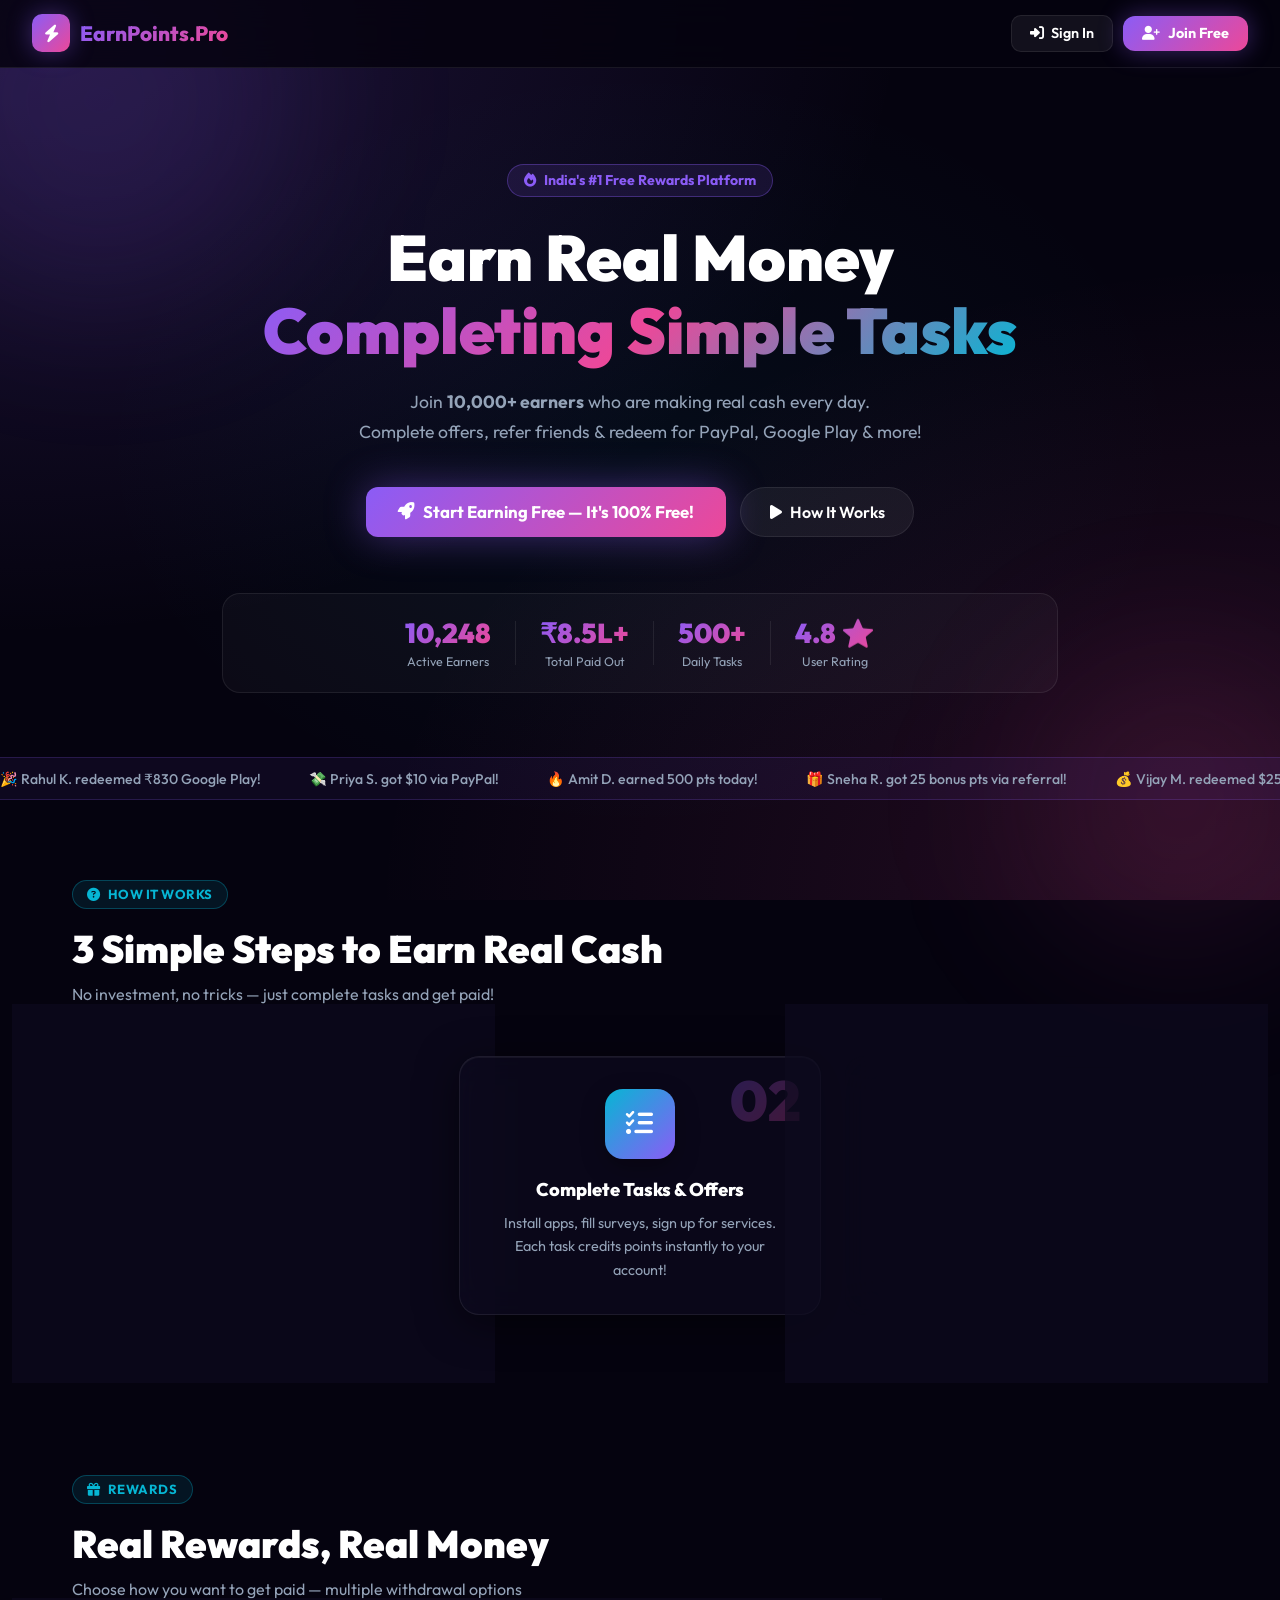
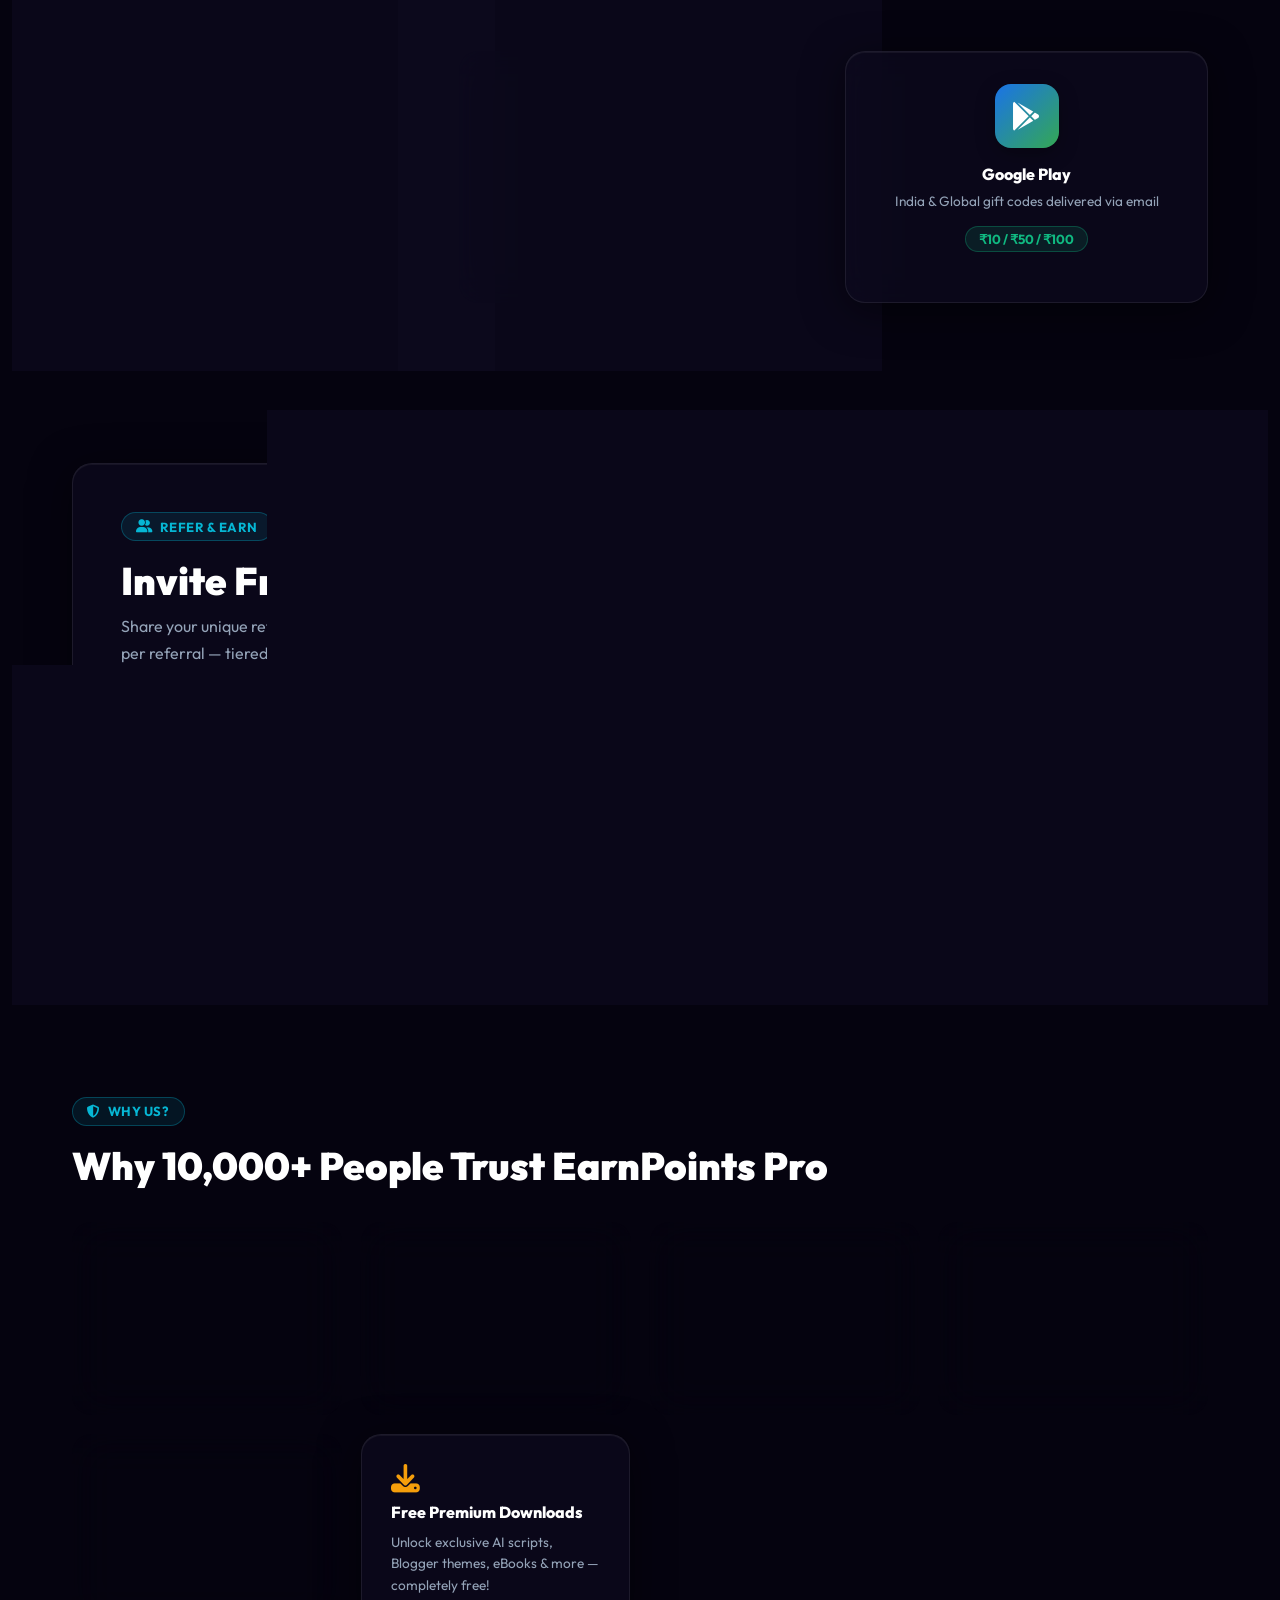
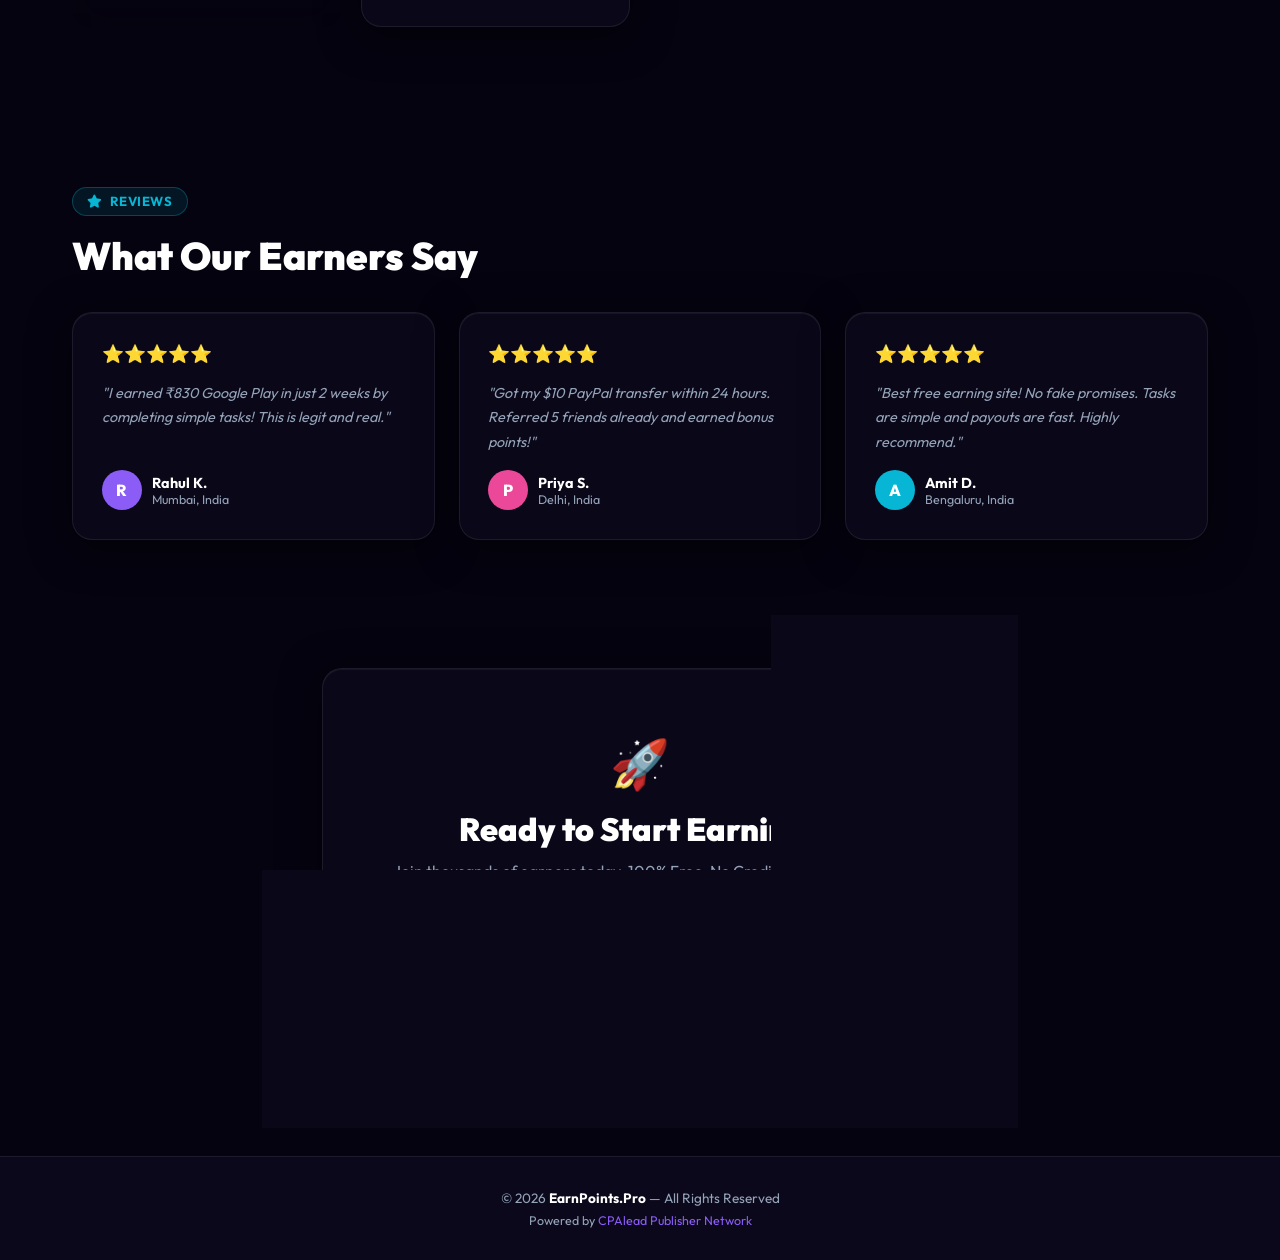
==== commit 7dd7343e: "Add files via upload" ====
--- a/index.html
+++ b/index.html
@@ -11,14 +11,14 @@
     <meta name="author" content="EarnPoints Pro">
     <meta name="robots" content="index, follow">
     <meta name="theme-color" content="#8b5cf6">
-    <link rel="canonical" href="https://earnpoints.pro/">
+    <link rel="canonical" href="https://earnmoney-lt8y.onrender.com/">
 
     <!-- ===== OPEN GRAPH (Social Media) ===== -->
     <meta property="og:type" content="website">
-    <meta property="og:url" content="https://earnpoints.pro/">
+    <meta property="og:url" content="https://earnmoney-lt8y.onrender.com/">
     <meta property="og:title" content="EarnPoints Pro – Earn Free Rewards Online">
     <meta property="og:description" content="Complete simple tasks, install apps, and earn points redeemable for real cash via PayPal, Google Play Gift Cards, and more. 100% Free. Join thousands of earners!">
-    <meta property="og:image" content="https://earnpoints.pro/assets/og-image.jpg">
+    <meta property="og:image" content="https://earnmoney-lt8y.onrender.com/assets/og-image.jpg">
     <meta property="og:site_name" content="EarnPoints Pro">
     <meta property="og:locale" content="en_IN">
 
@@ -26,7 +26,7 @@
     <meta name="twitter:card" content="summary_large_image">
     <meta name="twitter:title" content="EarnPoints Pro – Earn Free Rewards Online">
     <meta name="twitter:description" content="Earn Points by completing tasks and surveys. Redeem for PayPal Cash, Google Play Cards, and more!">
-    <meta name="twitter:image" content="https://earnpoints.pro/assets/og-image.jpg">
+    <meta name="twitter:image" content="https://earnmoney-lt8y.onrender.com/assets/og-image.jpg">
 
     <!-- ===== STRUCTURED DATA (Google Rich Results) ===== -->
     <script type="application/ld+json">
@@ -34,11 +34,11 @@
         "@context": "https://schema.org",
         "@type": "WebSite",
         "name": "EarnPoints Pro",
-        "url": "https://earnpoints.pro",
+        "url": "https://earnmoney-lt8y.onrender.com",
         "description": "Free online rewards platform – earn points by completing tasks and redeem for PayPal, Google Play, and more.",
         "potentialAction": {
             "@type": "RegisterAction",
-            "target": "https://earnpoints.pro/#register"
+            "target": "https://earnmoney-lt8y.onrender.com/#register"
         }
     }
     </script>
@@ -47,8 +47,8 @@
         "@context": "https://schema.org",
         "@type": "Organization",
         "name": "EarnPoints Pro",
-        "url": "https://earnpoints.pro",
-        "logo": "https://earnpoints.pro/assets/logo.png",
+        "url": "https://earnmoney-lt8y.onrender.com",
+        "logo": "https://earnmoney-lt8y.onrender.com/assets/logo.png",
         "sameAs": []
     }
     </script>
@@ -86,17 +86,275 @@
     </script>
 
     <!-- ===== ASSETS ===== -->
-    <link rel="stylesheet" href="https://cdnjs.cloudflare.com/ajax/libs/font-awesome/6.4.0/css/all.min.css">
+    <link rel="preconnect" href="https://cdnjs.cloudflare.com" crossorigin>
+    <link rel="preconnect" href="https://cdn.jsdelivr.net" crossorigin>
     <link rel="preconnect" href="https://fonts.googleapis.com">
     <link rel="preconnect" href="https://fonts.gstatic.com" crossorigin>
+    <link rel="stylesheet" href="https://cdnjs.cloudflare.com/ajax/libs/font-awesome/6.4.0/css/all.min.css">
     <link href="https://fonts.googleapis.com/css2?family=Outfit:wght@300;400;500;600;700;800;900&display=swap" rel="stylesheet">
     <link rel="stylesheet" href="css/style.css">
 </head>
 <body>
 
-<!-- ========== AUTH PAGE ========== -->
-<div id="auth-page" class="auth-page">
-    <div class="auth-card glass">
+<!-- ========== LANDING PAGE ========== -->
+<div id="auth-page" class="landing-page">
+
+    <!-- ===== LANDING NAV ===== -->
+    <nav class="landing-nav">
+        <a class="logo" href="#">
+            <div class="logo-icon"><i class="fa-solid fa-bolt"></i></div>
+            <span class="logo-text">EarnPoints.Pro</span>
+        </a>
+        <div style="display:flex;gap:10px;align-items:center;">
+            <button class="landing-login-btn" id="show-login-btn" onclick="document.getElementById('auth-modal-overlay').style.display='flex'; window.__landingOpenSignup=false; updateAuthModal();">
+                <i class="fa-solid fa-right-to-bracket"></i> Sign In
+            </button>
+            <button class="btn-primary" style="padding:0.55rem 1.2rem;font-size:0.9rem;" onclick="document.getElementById('auth-modal-overlay').style.display='flex'; window.__landingOpenSignup=true; updateAuthModal();">
+                <i class="fa-solid fa-user-plus"></i> Join Free
+            </button>
+        </div>
+    </nav>
+
+    <!-- ===== HERO SECTION ===== -->
+    <section class="lp-hero">
+        <div class="lp-hero-badge"><i class="fa-solid fa-fire"></i> India's #1 Free Rewards Platform</div>
+        <h1 class="lp-hero-title">
+            Earn Real Money<br>
+            <span class="lp-gradient-text">Completing Simple Tasks</span>
+        </h1>
+        <p class="lp-hero-sub">
+            Join <strong>10,000+ earners</strong> who are making real cash every day.<br>
+            Complete offers, refer friends & redeem for PayPal, Google Play & more!
+        </p>
+        <div class="lp-hero-btns">
+            <button class="btn-primary lp-cta-btn" onclick="document.getElementById('auth-modal-overlay').style.display='flex'; window.__landingOpenSignup=true; updateAuthModal();">
+                <i class="fa-solid fa-rocket"></i> Start Earning Free — It's 100% Free!
+            </button>
+            <button class="lp-watch-btn" onclick="document.getElementById('how-section').scrollIntoView({behavior:'smooth'})">
+                <i class="fa-solid fa-play"></i> How It Works
+            </button>
+        </div>
+
+        <!-- Live Counter Strip -->
+        <div class="lp-counter-strip">
+            <div class="lp-counter-item">
+                <span class="lp-counter-num" id="live-users">10,248</span>
+                <span class="lp-counter-label">Active Earners</span>
+            </div>
+            <div class="lp-counter-divider"></div>
+            <div class="lp-counter-item">
+                <span class="lp-counter-num">₹8.5L+</span>
+                <span class="lp-counter-label">Total Paid Out</span>
+            </div>
+            <div class="lp-counter-divider"></div>
+            <div class="lp-counter-item">
+                <span class="lp-counter-num">500+</span>
+                <span class="lp-counter-label">Daily Tasks</span>
+            </div>
+            <div class="lp-counter-divider"></div>
+            <div class="lp-counter-item">
+                <span class="lp-counter-num">4.8 ⭐</span>
+                <span class="lp-counter-label">User Rating</span>
+            </div>
+        </div>
+    </section>
+
+    <!-- ===== SCROLLING TICKER ===== -->
+    <div class="lp-ticker-wrap">
+        <div class="lp-ticker">
+            <span>🎉 Rahul K. redeemed ₹830 Google Play!</span>
+            <span>💸 Priya S. got $10 via PayPal!</span>
+            <span>🔥 Amit D. earned 500 pts today!</span>
+            <span>🎁 Sneha R. got 25 bonus pts via referral!</span>
+            <span>💰 Vijay M. redeemed $25 via PayPal!</span>
+            <span>🚀 Join 10,000+ earners now — it's FREE!</span>
+            <span>⭐ Pooja T. earned ₹1660 this month!</span>
+            <span>🎉 Rahul K. redeemed ₹830 Google Play!</span>
+            <span>💸 Priya S. got $10 via PayPal!</span>
+            <span>🔥 Amit D. earned 500 pts today!</span>
+        </div>
+    </div>
+
+    <!-- ===== HOW IT WORKS ===== -->
+    <section class="lp-section" id="how-section">
+        <div class="lp-section-badge"><i class="fa-solid fa-circle-question"></i> How It Works</div>
+        <h2 class="lp-section-title">3 Simple Steps to Earn Real Cash</h2>
+        <p class="lp-section-sub">No investment, no tricks — just complete tasks and get paid!</p>
+        <div class="lp-steps-grid">
+            <div class="lp-step-card glass">
+                <div class="lp-step-num">01</div>
+                <div class="lp-step-icon" style="background:linear-gradient(135deg,#8b5cf6,#ec4899);">
+                    <i class="fa-solid fa-user-plus"></i>
+                </div>
+                <h3>Create Free Account</h3>
+                <p>Register with your mobile number in 30 seconds. No credit card, no fees — completely free!</p>
+            </div>
+            <div class="lp-step-card glass">
+                <div class="lp-step-num">02</div>
+                <div class="lp-step-icon" style="background:linear-gradient(135deg,#06b6d4,#8b5cf6);">
+                    <i class="fa-solid fa-list-check"></i>
+                </div>
+                <h3>Complete Tasks & Offers</h3>
+                <p>Install apps, fill surveys, sign up for services. Each task credits points instantly to your account!</p>
+            </div>
+            <div class="lp-step-card glass">
+                <div class="lp-step-num">03</div>
+                <div class="lp-step-icon" style="background:linear-gradient(135deg,#10b981,#06b6d4);">
+                    <i class="fa-solid fa-money-bill-transfer"></i>
+                </div>
+                <h3>Redeem for Real Cash!</h3>
+                <p>10,000 pts = $10 via PayPal or Google Play Gift Card. Request payout anytime — processed in 24hrs!</p>
+            </div>
+        </div>
+    </section>
+
+    <!-- ===== REWARDS SHOWCASE ===== -->
+    <section class="lp-section">
+        <div class="lp-section-badge"><i class="fa-solid fa-gift"></i> Rewards</div>
+        <h2 class="lp-section-title">Real Rewards, Real Money</h2>
+        <p class="lp-section-sub">Choose how you want to get paid — multiple withdrawal options</p>
+        <div class="lp-rewards-grid">
+            <div class="lp-reward-card glass">
+                <div class="lp-reward-icon" style="background:linear-gradient(135deg,#003087,#009cde);">
+                    <i class="fa-brands fa-paypal"></i>
+                </div>
+                <h4>PayPal Cash</h4>
+                <p>Direct transfer to your PayPal account worldwide</p>
+                <div class="lp-reward-tag">$10 / $25 / $50</div>
+            </div>
+            <div class="lp-reward-card glass">
+                <div class="lp-reward-icon" style="background:linear-gradient(135deg,#163300,#48c85b);">
+                    <i class="fa-solid fa-building-columns"></i>
+                </div>
+                <h4>Wise Transfer</h4>
+                <p>International bank transfers in your currency</p>
+                <div class="lp-reward-tag">$10+</div>
+            </div>
+            <div class="lp-reward-card glass">
+                <div class="lp-reward-icon" style="background:linear-gradient(135deg,#1a73e8,#34a853);">
+                    <i class="fa-brands fa-google-play"></i>
+                </div>
+                <h4>Google Play</h4>
+                <p>India & Global gift codes delivered via email</p>
+                <div class="lp-reward-tag">₹10 / ₹50 / ₹100</div>
+            </div>
+        </div>
+    </section>
+
+    <!-- ===== REFERRAL SCHEME ===== -->
+    <section class="lp-section">
+        <div class="lp-refer-banner glass">
+            <div class="lp-refer-left">
+                <div class="lp-section-badge" style="margin-bottom:1rem;"><i class="fa-solid fa-user-group"></i> Refer & Earn</div>
+                <h2 class="lp-section-title" style="margin-bottom:0.5rem;">Invite Friends, <span class="lp-gradient-text">Earn More!</span></h2>
+                <p style="color:var(--muted);margin-bottom:1.5rem;line-height:1.7;">
+                    Share your unique referral link. Your friend gets <strong style="color:var(--cyan);">+25 Welcome Bonus pts</strong>, and you earn <strong style="color:var(--green);">+50 to +100 pts</strong> per referral — tiered rewards get bigger the more you refer!
+                </p>
+                <div class="lp-tier-badges">
+                    <div class="lp-tier"><span>🥉</span><div><strong>Tier 1</strong><small>1–5 refs: +50 pts each</small></div></div>
+                    <div class="lp-tier"><span>🥈</span><div><strong>Tier 2</strong><small>6–10 refs: +75 pts each</small></div></div>
+                    <div class="lp-tier"><span>🥇</span><div><strong>Tier 3</strong><small>11+ refs: +100 pts each</small></div></div>
+                </div>
+            </div>
+            <div class="lp-refer-right">
+                <div style="font-size:5rem;text-align:center;margin-bottom:1rem;">🎁</div>
+                <div style="text-align:center;">
+                    <div style="font-size:2rem;font-weight:900;color:var(--gold);">+25 pts</div>
+                    <div style="color:var(--muted);font-size:0.85rem;">Welcome Bonus for your friend</div>
+                    <div style="margin:0.5rem 0;color:var(--muted);">+</div>
+                    <div style="font-size:2rem;font-weight:900;color:var(--green);">+50–100 pts</div>
+                    <div style="color:var(--muted);font-size:0.85rem;">You earn per referral</div>
+                </div>
+            </div>
+        </div>
+    </section>
+
+    <!-- ===== WHY CHOOSE US ===== -->
+    <section class="lp-section">
+        <div class="lp-section-badge"><i class="fa-solid fa-shield-halved"></i> Why Us?</div>
+        <h2 class="lp-section-title">Why 10,000+ People Trust EarnPoints Pro</h2>
+        <div class="lp-features-grid">
+            <div class="lp-feature glass">
+                <i class="fa-solid fa-bolt" style="color:var(--gold);font-size:1.8rem;"></i>
+                <h4>Instant Points Credit</h4>
+                <p>Points credited the moment you complete any task. No waiting, no delays!</p>
+            </div>
+            <div class="lp-feature glass">
+                <i class="fa-solid fa-lock" style="color:var(--green);font-size:1.8rem;"></i>
+                <h4>100% Safe & Secure</h4>
+                <p>Your data is encrypted and never shared with third parties. Privacy guaranteed.</p>
+            </div>
+            <div class="lp-feature glass">
+                <i class="fa-solid fa-globe" style="color:var(--cyan);font-size:1.8rem;"></i>
+                <h4>Works Worldwide</h4>
+                <p>Open to users from India, USA, UK, and 100+ other countries. Pay anywhere!</p>
+            </div>
+            <div class="lp-feature glass">
+                <i class="fa-solid fa-headset" style="color:var(--purple);font-size:1.8rem;"></i>
+                <h4>24hr Payout Processing</h4>
+                <p>All redemption requests processed within 24–48 hours after admin approval.</p>
+            </div>
+            <div class="lp-feature glass">
+                <i class="fa-solid fa-calendar-check" style="color:var(--pink);font-size:1.8rem;"></i>
+                <h4>Daily Streak Bonuses</h4>
+                <p>Log in every day to earn streak bonus points. The longer your streak, the more you earn!</p>
+            </div>
+            <div class="lp-feature glass">
+                <i class="fa-solid fa-download" style="color:var(--gold);font-size:1.8rem;"></i>
+                <h4>Free Premium Downloads</h4>
+                <p>Unlock exclusive AI scripts, Blogger themes, eBooks & more — completely free!</p>
+            </div>
+        </div>
+    </section>
+
+    <!-- ===== TESTIMONIALS ===== -->
+    <section class="lp-section">
+        <div class="lp-section-badge"><i class="fa-solid fa-star"></i> Reviews</div>
+        <h2 class="lp-section-title">What Our Earners Say</h2>
+        <div class="lp-testimonials-grid">
+            <div class="lp-testi glass">
+                <div class="lp-testi-stars">⭐⭐⭐⭐⭐</div>
+                <p>"I earned ₹830 Google Play in just 2 weeks by completing simple tasks! This is legit and real."</p>
+                <div class="lp-testi-author"><div class="lp-testi-avatar">R</div><div><strong>Rahul K.</strong><small>Mumbai, India</small></div></div>
+            </div>
+            <div class="lp-testi glass">
+                <div class="lp-testi-stars">⭐⭐⭐⭐⭐</div>
+                <p>"Got my $10 PayPal transfer within 24 hours. Referred 5 friends already and earned bonus points!"</p>
+                <div class="lp-testi-author"><div class="lp-testi-avatar" style="background:var(--pink);">P</div><div><strong>Priya S.</strong><small>Delhi, India</small></div></div>
+            </div>
+            <div class="lp-testi glass">
+                <div class="lp-testi-stars">⭐⭐⭐⭐⭐</div>
+                <p>"Best free earning site! No fake promises. Tasks are simple and payouts are fast. Highly recommend."</p>
+                <div class="lp-testi-author"><div class="lp-testi-avatar" style="background:var(--cyan);">A</div><div><strong>Amit D.</strong><small>Bengaluru, India</small></div></div>
+            </div>
+        </div>
+    </section>
+
+    <!-- ===== FINAL CTA ===== -->
+    <section class="lp-cta-section">
+        <div class="lp-cta-box glass">
+            <div style="font-size:3rem;margin-bottom:1rem;">🚀</div>
+            <h2 style="font-size:2rem;font-weight:900;margin-bottom:0.75rem;">Ready to Start Earning?</h2>
+            <p style="color:var(--muted);margin-bottom:2rem;font-size:1rem;">Join thousands of earners today. 100% Free, No Credit Card Required!</p>
+            <button class="btn-primary lp-cta-btn" onclick="document.getElementById('auth-modal-overlay').style.display='flex'; window.__landingOpenSignup=true; updateAuthModal();">
+                <i class="fa-solid fa-rocket"></i> Create Free Account Now
+            </button>
+            <p style="margin-top:1rem;font-size:0.8rem;color:var(--muted);">Already a member? <a href="#" style="color:var(--purple);" onclick="document.getElementById('auth-modal-overlay').style.display='flex'; window.__landingOpenSignup=false; updateAuthModal(); return false;">Sign In here</a></p>
+        </div>
+    </section>
+
+    <!-- ===== LANDING FOOTER ===== -->
+    <footer style="margin-top:0;">
+        <p style="margin-bottom:6px;">© 2026 <strong>EarnPoints.Pro</strong> — All Rights Reserved</p>
+        <p style="font-size:0.78rem;">Powered by <a href="https://www.cpalead.com" target="_blank" rel="nofollow">CPAlead Publisher Network</a></p>
+    </footer>
+
+</div>
+
+<!-- ========== AUTH MODAL ========== -->
+<div id="auth-modal-overlay" style="display:none;position:fixed;inset:0;background:rgba(0,0,0,0.75);backdrop-filter:blur(12px);z-index:9999;align-items:center;justify-content:center;padding:1rem;overflow-y:auto;">
+    <div class="auth-card glass" style="position:relative;max-height:90vh;overflow-y:auto;width:100%;max-width:440px;margin:auto;">
+        <button onclick="document.getElementById('auth-modal-overlay').style.display='none';" style="position:absolute;top:1rem;right:1rem;background:rgba(255,255,255,0.08);border:none;color:#fff;width:32px;height:32px;border-radius:50%;cursor:pointer;font-size:1.1rem;display:flex;align-items:center;justify-content:center;">✕</button>
         <div class="auth-logo">
             <div class="logo-icon"><i class="fa-solid fa-bolt"></i></div>
             <h1>Earn<span>Points.Pro</span></h1>
@@ -148,12 +406,6 @@
         <div class="auth-switch" style="margin-top:1.2rem;">
             <span id="auth-switch-msg">Don't have an account?</span>
             <a id="auth-toggle"> Create Account</a>
-        </div>
-
-        <!-- SEO-friendly description below auth card -->
-        <div style="text-align:center; margin-top:1.5rem; padding-top:1.5rem; border-top:1px solid var(--border); font-size:0.8rem; color:var(--muted); line-height:1.6;">
-            🌍 <strong style="color:var(--text);">Trusted by 10,000+ earners</strong> globally.<br>
-            Earn points → Redeem for PayPal Cash, Google Play Codes & more!
         </div>
     </div>
 </div>
@@ -699,8 +951,8 @@
     </div>
 </div>
 
-<script src="https://cdn.jsdelivr.net/npm/@supabase/supabase-js@2"></script>
-<script src="js/cloudinary.js"></script>
-<script src="js/app.js"></script>
+<script src="https://cdn.jsdelivr.net/npm/@supabase/supabase-js@2" defer></script>
+<script src="js/cloudinary.js" defer></script>
+<script src="js/app.js" defer></script>
 </body>
 </html>
--- a/css/style.css
+++ b/css/style.css
@@ -627,3 +627,359 @@
 #main-content { max-width: 1200px; margin: 0 auto 2rem; padding: 0 1.5rem; }
 @media (max-width: 768px) { #main-content { padding: 0 1rem; } }
 
+/* ===================== LANDING PAGE ===================== */
+.landing-page {
+    min-height: 100vh;
+    overflow-x: hidden;
+}
+
+/* --- Landing Nav --- */
+.landing-nav {
+    position: sticky; top: 0; z-index: 500;
+    background: rgba(5,3,15,0.85);
+    backdrop-filter: blur(20px);
+    border-bottom: 1px solid var(--border);
+    padding: 0.9rem 2rem;
+    display: flex; justify-content: space-between; align-items: center;
+    gap: 15px;
+}
+.landing-login-btn {
+    background: rgba(255,255,255,0.06);
+    border: 1px solid var(--border);
+    color: var(--text);
+    padding: 0.52rem 1.1rem;
+    border-radius: 10px;
+    cursor: pointer;
+    font-family: 'Outfit', sans-serif;
+    font-size: 0.9rem;
+    font-weight: 600;
+    display: flex; align-items: center; gap: 7px;
+    transition: all 0.25s;
+}
+.landing-login-btn:hover { border-color: var(--purple); color: var(--purple); }
+
+/* --- Hero --- */
+.lp-hero {
+    text-align: center;
+    padding: 6rem 2rem 4rem;
+    max-width: 900px;
+    margin: 0 auto;
+}
+.lp-hero-badge {
+    display: inline-flex; align-items: center; gap: 8px;
+    background: rgba(139,92,246,0.12);
+    border: 1px solid rgba(139,92,246,0.35);
+    color: var(--purple);
+    padding: 0.4rem 1rem;
+    border-radius: 50px;
+    font-size: 0.88rem; font-weight: 700;
+    margin-bottom: 1.5rem;
+    animation: fadeUp 0.5s ease forwards;
+}
+.lp-hero-title {
+    font-size: clamp(2.2rem, 6vw, 4rem);
+    font-weight: 900;
+    line-height: 1.15;
+    margin-bottom: 1.2rem;
+    animation: fadeUp 0.6s ease 0.1s both;
+}
+.lp-gradient-text {
+    background: linear-gradient(135deg, #8b5cf6, #ec4899, #06b6d4);
+    -webkit-background-clip: text;
+    -webkit-text-fill-color: transparent;
+    background-clip: text;
+}
+.lp-hero-sub {
+    font-size: 1.1rem;
+    color: var(--muted);
+    line-height: 1.7;
+    margin-bottom: 2.5rem;
+    animation: fadeUp 0.6s ease 0.2s both;
+}
+.lp-hero-btns {
+    display: flex; gap: 14px; justify-content: center; flex-wrap: wrap;
+    margin-bottom: 3.5rem;
+    animation: fadeUp 0.6s ease 0.3s both;
+}
+.lp-cta-btn {
+    padding: 0.9rem 2rem !important;
+    font-size: 1.05rem !important;
+    box-shadow: 0 0 40px rgba(139,92,246,0.4) !important;
+}
+.lp-watch-btn {
+    display: flex; align-items: center; gap: 8px;
+    background: rgba(255,255,255,0.06);
+    border: 1px solid var(--border);
+    color: var(--text);
+    padding: 0.85rem 1.8rem;
+    border-radius: 50px;
+    cursor: pointer;
+    font-family: 'Outfit', sans-serif;
+    font-size: 1rem; font-weight: 600;
+    transition: all 0.25s;
+}
+.lp-watch-btn:hover { border-color: var(--cyan); color: var(--cyan); }
+
+/* --- Counter Strip --- */
+.lp-counter-strip {
+    display: flex; gap: 0; justify-content: center;
+    background: rgba(255,255,255,0.03);
+    border: 1px solid var(--border);
+    border-radius: 18px;
+    padding: 1.4rem 2rem;
+    animation: fadeUp 0.6s ease 0.4s both;
+    flex-wrap: wrap;
+}
+.lp-counter-item { text-align: center; padding: 0 1.5rem; }
+.lp-counter-num {
+    display: block;
+    font-size: 1.7rem; font-weight: 900;
+    background: var(--grad1);
+    -webkit-background-clip: text;
+    -webkit-text-fill-color: transparent;
+    background-clip: text;
+}
+.lp-counter-label { font-size: 0.78rem; color: var(--muted); }
+.lp-counter-divider { width: 1px; background: var(--border); margin: 0.3rem 0; }
+
+/* --- Scrolling Ticker --- */
+.lp-ticker-wrap {
+    background: rgba(139,92,246,0.07);
+    border-top: 1px solid rgba(139,92,246,0.2);
+    border-bottom: 1px solid rgba(139,92,246,0.2);
+    overflow: hidden;
+    padding: 0.7rem 0;
+}
+.lp-ticker {
+    display: flex; gap: 3rem;
+    white-space: nowrap;
+    animation: tickerScroll 30s linear infinite;
+    width: max-content;
+}
+.lp-ticker span {
+    font-size: 0.88rem; color: var(--muted); font-weight: 500;
+    flex-shrink: 0;
+}
+@keyframes tickerScroll {
+    from { transform: translateX(0); }
+    to { transform: translateX(-50%); }
+}
+
+/* --- Sections --- */
+.lp-section {
+    max-width: 1200px;
+    margin: 0 auto;
+    padding: 5rem 2rem;
+}
+.lp-section-badge {
+    display: inline-flex; align-items: center; gap: 7px;
+    background: rgba(6,182,212,0.1);
+    border: 1px solid rgba(6,182,212,0.3);
+    color: var(--cyan);
+    padding: 0.35rem 0.9rem;
+    border-radius: 50px;
+    font-size: 0.82rem; font-weight: 700;
+    margin-bottom: 1rem;
+    text-transform: uppercase; letter-spacing: 0.5px;
+}
+.lp-section-title {
+    font-size: clamp(1.6rem, 4vw, 2.4rem);
+    font-weight: 900;
+    margin-bottom: 0.6rem;
+}
+.lp-section-sub {
+    color: var(--muted);
+    font-size: 1rem;
+    margin-bottom: 3rem;
+    line-height: 1.6;
+}
+
+/* --- Steps Grid --- */
+.lp-steps-grid {
+    display: grid;
+    grid-template-columns: repeat(auto-fit, minmax(260px, 1fr));
+    gap: 1.5rem;
+}
+.lp-step-card {
+    padding: 2rem 1.8rem;
+    position: relative;
+    text-align: center;
+    transition: transform 0.3s, box-shadow 0.3s;
+}
+.lp-step-card:hover { transform: translateY(-6px); box-shadow: 0 20px 60px rgba(0,0,0,0.4); }
+.lp-step-num {
+    font-size: 3.5rem; font-weight: 900;
+    background: var(--grad1);
+    -webkit-background-clip: text; -webkit-text-fill-color: transparent; background-clip: text;
+    opacity: 0.25;
+    position: absolute; top: 1rem; right: 1.2rem;
+    line-height: 1;
+}
+.lp-step-icon {
+    width: 70px; height: 70px;
+    border-radius: 18px;
+    display: flex; align-items: center; justify-content: center;
+    font-size: 1.7rem; color: #fff;
+    margin: 0 auto 1.2rem;
+    box-shadow: 0 8px 25px rgba(0,0,0,0.3);
+}
+.lp-step-card h3 { font-size: 1.15rem; font-weight: 800; margin-bottom: 0.7rem; }
+.lp-step-card p { color: var(--muted); font-size: 0.9rem; line-height: 1.6; }
+
+/* --- Rewards Grid --- */
+.lp-rewards-grid {
+    display: grid;
+    grid-template-columns: repeat(auto-fit, minmax(220px, 1fr));
+    gap: 1.5rem;
+}
+.lp-reward-card {
+    padding: 2rem;
+    text-align: center;
+    transition: transform 0.3s;
+}
+.lp-reward-card:hover { transform: translateY(-5px); }
+.lp-reward-icon {
+    width: 64px; height: 64px;
+    border-radius: 16px;
+    display: flex; align-items: center; justify-content: center;
+    font-size: 1.8rem; color: #fff;
+    margin: 0 auto 1rem;
+    box-shadow: 0 6px 20px rgba(0,0,0,0.3);
+}
+.lp-reward-card h4 { font-weight: 800; margin-bottom: 0.5rem; }
+.lp-reward-card p { color: var(--muted); font-size: 0.85rem; margin-bottom: 1rem; }
+.lp-reward-tag {
+    display: inline-block;
+    background: rgba(16,185,129,0.12);
+    border: 1px solid rgba(16,185,129,0.3);
+    color: var(--green);
+    padding: 0.25rem 0.8rem;
+    border-radius: 50px;
+    font-size: 0.82rem; font-weight: 700;
+}
+
+/* --- Referral Banner --- */
+.lp-refer-banner {
+    display: flex; gap: 3rem; align-items: center; flex-wrap: wrap;
+    padding: 3rem;
+}
+.lp-refer-left { flex: 1; min-width: 280px; }
+.lp-refer-right { min-width: 200px; padding: 2rem; border: 1px solid var(--border); border-radius: 16px; }
+.lp-tier-badges { display: flex; flex-direction: column; gap: 12px; }
+.lp-tier {
+    display: flex; align-items: center; gap: 12px;
+    padding: 0.7rem 1rem;
+    background: rgba(255,255,255,0.03);
+    border: 1px solid var(--border);
+    border-radius: 10px;
+}
+.lp-tier > span { font-size: 1.5rem; }
+.lp-tier > div { display: flex; flex-direction: column; }
+.lp-tier strong { font-size: 0.9rem; }
+.lp-tier small { color: var(--muted); font-size: 0.78rem; }
+
+/* --- Features Grid --- */
+.lp-features-grid {
+    display: grid;
+    grid-template-columns: repeat(auto-fit, minmax(240px, 1fr));
+    gap: 1.2rem;
+    margin-top: 2rem;
+}
+.lp-feature {
+    padding: 1.8rem;
+    display: flex; flex-direction: column; gap: 0.6rem;
+    transition: transform 0.3s;
+}
+.lp-feature:hover { transform: translateY(-4px); }
+.lp-feature h4 { font-weight: 800; font-size: 1rem; }
+.lp-feature p { color: var(--muted); font-size: 0.85rem; line-height: 1.6; }
+
+/* --- Testimonials --- */
+.lp-testimonials-grid {
+    display: grid;
+    grid-template-columns: repeat(auto-fit, minmax(260px, 1fr));
+    gap: 1.5rem;
+    margin-top: 2rem;
+}
+.lp-testi {
+    padding: 1.8rem;
+    display: flex; flex-direction: column; gap: 1rem;
+}
+.lp-testi-stars { font-size: 1.1rem; }
+.lp-testi p { color: var(--muted); font-size: 0.9rem; line-height: 1.7; font-style: italic; }
+.lp-testi-author { display: flex; align-items: center; gap: 10px; margin-top: auto; }
+.lp-testi-avatar {
+    width: 40px; height: 40px; border-radius: 50%;
+    background: var(--purple);
+    display: flex; align-items: center; justify-content: center;
+    font-weight: 800; font-size: 1rem; color: #fff; flex-shrink: 0;
+}
+.lp-testi-author div { display: flex; flex-direction: column; }
+.lp-testi-author strong { font-size: 0.9rem; }
+.lp-testi-author small { color: var(--muted); font-size: 0.78rem; }
+
+/* --- CTA Section --- */
+.lp-cta-section {
+    max-width: 700px;
+    margin: 0 auto;
+    padding: 3rem 2rem 6rem;
+    text-align: center;
+}
+.lp-cta-box {
+    padding: 4rem 3rem;
+}
+
+/* ===================== AUTH STYLES (existing, kept) ===================== */
+.auth-page {
+    min-height: 100vh;
+    display: flex;
+    align-items: center;
+    justify-content: center;
+    padding: 2rem;
+}
+.auth-card {
+    width: 100%;
+    max-width: 440px;
+    padding: 2.5rem;
+}
+.auth-logo {
+    text-align: center;
+    margin-bottom: 2rem;
+}
+.auth-logo h1 {
+    font-size: 1.8rem; font-weight: 900;
+}
+.auth-logo h1 span {
+    background: var(--grad1);
+    -webkit-background-clip: text; -webkit-text-fill-color: transparent; background-clip: text;
+}
+.auth-logo p {
+    color: var(--muted); font-size: 0.9rem; margin-top: 0.3rem;
+}
+.auth-switch {
+    text-align: center;
+    font-size: 0.88rem;
+    color: var(--muted);
+}
+.auth-switch a {
+    color: var(--purple); cursor: pointer; font-weight: 700;
+    text-decoration: none;
+}
+
+/* Responsive landing */
+@media (max-width: 768px) {
+    .lp-hero { padding: 4rem 1.5rem 3rem; }
+    .lp-section { padding: 3.5rem 1.5rem; }
+    .lp-counter-strip { gap: 0; padding: 1rem; }
+    .lp-counter-item { padding: 0 0.7rem; }
+    .lp-refer-banner { flex-direction: column; gap: 2rem; padding: 2rem; }
+    .lp-refer-right { width: 100%; }
+    .landing-nav { padding: 0.8rem 1rem; }
+    .lp-cta-box { padding: 2.5rem 1.5rem; }
+}
+@media (max-width: 480px) {
+    .lp-hero-title { font-size: 2rem; }
+    .lp-steps-grid, .lp-rewards-grid, .lp-testimonials-grid, .lp-features-grid {
+        grid-template-columns: 1fr;
+    }
+}
